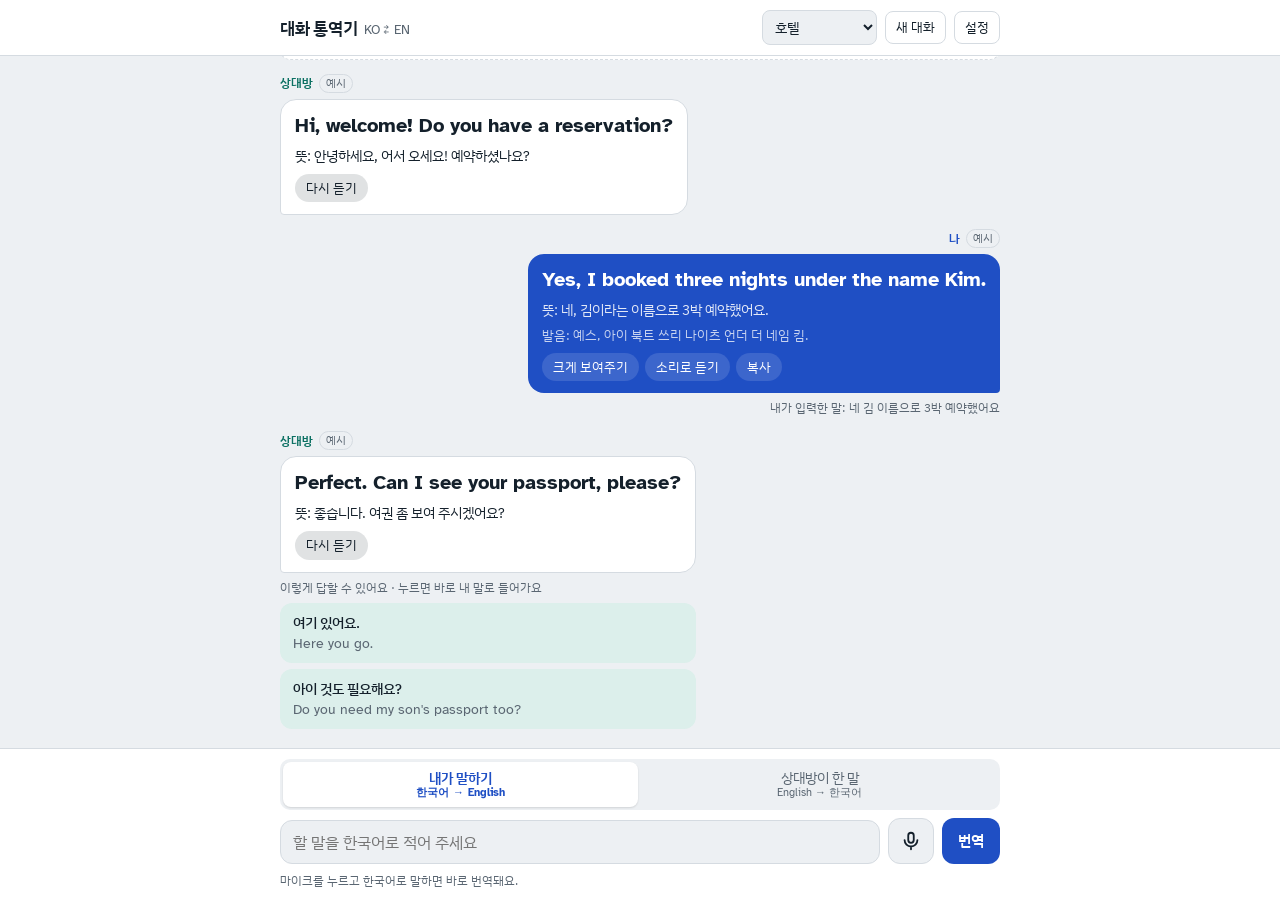
==== translate/index.html @ 18cace7c "대화 통역기: 홈 화면에 따로 설치하는 영어 통역 앱 (translate/) - 내가 한 말은 쉬운 영어 + 뜻 + 한글 발음, 상대가 한 말은 한국어 해석 + 답변 예시 - 최근" ====
<!doctype html>
<html lang="ko">
<head>
<meta charset="utf-8">
<meta name="viewport" content="width=device-width,initial-scale=1,viewport-fit=cover">
<title>대화 통역기</title>
<meta name="claude:viewport-fit-sides" content="cover">
<meta name="description" content="한국어로 말하면 쉬운 영어로, 상대의 영어는 한국어로. 대화 흐름에 맞춰 번역하는 여행용 통역 앱">
<meta name="apple-mobile-web-app-capable" content="yes">
<meta name="mobile-web-app-capable" content="yes">
<meta name="apple-mobile-web-app-title" content="통역기">
<meta name="apple-mobile-web-app-status-bar-style" content="default">
<meta name="theme-color" content="#FFFFFF" media="(prefers-color-scheme: light)">
<meta name="theme-color" content="#17202A" media="(prefers-color-scheme: dark)">
<link rel="apple-touch-icon" href="icon-180.png">
<link rel="icon" type="image/png" href="icon-192.png">
<link rel="manifest" href="manifest.webmanifest">
<link rel="preconnect" href="https://fonts.googleapis.com">
<link rel="preconnect" href="https://fonts.gstatic.com" crossorigin>
<link rel="stylesheet" href="https://fonts.googleapis.com/css2?family=Atkinson+Hyperlegible:wght@400;700&family=IBM+Plex+Sans+KR:wght@400;500;600&display=swap">
<style>
/* Layout: one-screen chat — header, scrolling transcript, composer pinned to the bottom.
   My lines sit right in cobalt, the other person's sit left with a teal label. */
:root{
  --bg:#EDF0F3; --surface:#FFFFFF; --ink:#14202B; --muted:#5A6672; --line:#D5DBE1;
  --me:#1F4FC4; --me-ink:#FFFFFF;
  --them:#0B7062; --them-soft:#DCEFEB;
  --warn:#A3441A; --warn-soft:#F8E6DC;
  --live:#C62F2F;
  --scrim:rgb(10 18 28 / .45);
  --f-en:"Atkinson Hyperlegible","Helvetica Neue",Arial,sans-serif;
  --f-ko:"IBM Plex Sans KR","Apple SD Gothic Neo","Malgun Gothic",sans-serif;
  color-scheme:light;
}
@media (prefers-color-scheme: dark){:root:not([data-theme="light"]){
  --bg:#0E141A; --surface:#17202A; --ink:#E6EBF0; --muted:#94A1AE; --line:#29343F;
  --me:#6B93F2; --me-ink:#0A1226;
  --them:#45BBA8; --them-soft:#14302C;
  --warn:#EE9466; --warn-soft:#3A2218;
  --live:#F06B6B;
  --scrim:rgb(0 0 0 / .6); color-scheme:dark;
}}
:root[data-theme="dark"]{
  --bg:#0E141A; --surface:#17202A; --ink:#E6EBF0; --muted:#94A1AE; --line:#29343F;
  --me:#6B93F2; --me-ink:#0A1226;
  --them:#45BBA8; --them-soft:#14302C;
  --warn:#EE9466; --warn-soft:#3A2218;
  --live:#F06B6B;
  --scrim:rgb(0 0 0 / .6); color-scheme:dark;
}
*,*::before,*::after{box-sizing:border-box}
[hidden]{display:none!important}
html,body{height:100%;margin:0}
body{background:var(--bg);color:var(--ink);font-family:var(--f-ko);font-size:15px;line-height:1.5;display:flex;flex-direction:column;overflow:hidden;-webkit-text-size-adjust:100%}
.wrap{padding-left:max(16px,env(safe-area-inset-left,0px));padding-right:max(16px,env(safe-area-inset-right,0px))}
.inner{max-width:720px;margin:0 auto;width:100%}
button,select,textarea,input{font:inherit;color:inherit}
button{cursor:pointer;-webkit-tap-highlight-color:transparent}
:focus-visible{outline:2px solid var(--me);outline-offset:2px}

/* header */
header{background:var(--surface);border-bottom:1px solid var(--line);padding-block:calc(10px + env(safe-area-inset-top,0px)) 10px}
header .inner{display:flex;align-items:center;gap:8px;flex-wrap:wrap}
h1{font-size:17px;font-weight:600;margin:0;margin-right:auto;letter-spacing:-.01em}
h1 small{font-family:var(--f-en);font-weight:400;color:var(--muted);font-size:13px;margin-left:6px}
@media (max-width:440px){h1 small{display:none}header select{max-width:118px}}
select{background:var(--bg);border:1px solid var(--line);border-radius:8px;padding:6px 8px;font-size:14px;color:var(--ink)}
.ghost{background:none;border:1px solid var(--line);border-radius:8px;padding:6px 10px;font-size:13px}
.ghost.arm{border-color:var(--warn);color:var(--warn);background:var(--warn-soft)}

/* transcript */
main{flex:1;min-height:0;overflow-y:auto;-webkit-overflow-scrolling:touch}
main .inner{display:flex;flex-direction:column;gap:14px;padding-block:16px 20px}
.note{font-size:13px;color:var(--muted);background:var(--surface);border:1px dashed var(--line);border-radius:10px;padding:10px 12px}
.note b{color:var(--ink);font-weight:600}
.note.key{border-style:solid;border-color:var(--me);color:var(--ink);display:flex;flex-direction:column;gap:8px;align-items:flex-start}
.empty{text-align:center;color:var(--muted);padding:40px 8px;font-size:14px;line-height:1.7}
.empty strong{display:block;color:var(--ink);font-size:16px;margin-bottom:6px}

.row{display:flex;flex-direction:column;gap:6px;max-width:88%}
.row.me{align-self:flex-end;align-items:flex-end}
.row.them{align-self:flex-start;align-items:flex-start}
.who{font-size:12px;color:var(--muted);display:flex;gap:6px;align-items:center}
.who .tag{font-weight:600}
.row.me .who .tag{color:var(--me)}
.row.them .who .tag{color:var(--them)}
.ex{font-size:11px;border:1px solid var(--line);border-radius:999px;padding:0 6px}

.bub{border-radius:16px;padding:12px 14px;display:flex;flex-direction:column;gap:6px;min-width:0;max-width:100%}
.row.me .bub{background:var(--me);color:var(--me-ink);border-bottom-right-radius:4px}
.row.them .bub{background:var(--surface);border:1px solid var(--line);border-bottom-left-radius:4px}
.en{font-family:var(--f-en);font-size:20px;line-height:1.35;font-weight:700;overflow-wrap:anywhere}
.ko{font-size:14px;overflow-wrap:anywhere}
.row.me .ko{opacity:.88}
.pron{font-size:12.5px;opacity:.75;overflow-wrap:anywhere}
.tip{font-size:12.5px;border-radius:8px;padding:6px 8px;background:color-mix(in srgb,currentColor 12%,transparent)}
.src{font-size:12px;color:var(--muted);overflow-wrap:anywhere;text-align:right}
.acts{display:flex;gap:6px;flex-wrap:wrap;margin-top:2px}
.act{border:0;border-radius:999px;padding:5px 11px;font-size:12.5px;background:color-mix(in srgb,currentColor 13%,transparent)}
.pending .en{opacity:.6;font-weight:400;font-size:15px;font-family:var(--f-ko)}
.dots::after{content:"";display:inline-block;width:1.2em;text-align:left;animation:dots 1.2s steps(4) infinite}
@keyframes dots{0%{content:""}25%{content:"."}50%{content:".."}75%{content:"..."}}

.replies{display:flex;flex-direction:column;gap:6px;width:100%}
.replies .lbl{font-size:12px;color:var(--muted)}
.reply{display:flex;flex-direction:column;align-items:flex-start;gap:1px;text-align:left;background:var(--them-soft);border:1px solid transparent;border-radius:12px;padding:8px 12px;max-width:100%}
.reply .rk{font-size:14px;font-weight:500}
.reply .re{font-family:var(--f-en);font-size:13.5px;color:var(--muted);overflow-wrap:anywhere}

/* composer */
footer{background:var(--surface);border-top:1px solid var(--line);padding-block:10px calc(10px + env(safe-area-inset-bottom,0px))}
footer .inner{display:flex;flex-direction:column;gap:8px}
.modes{display:grid;grid-template-columns:1fr 1fr;gap:4px;background:var(--bg);border-radius:10px;padding:3px}
.mode{border:0;background:none;border-radius:8px;padding:7px 6px;font-size:14px;color:var(--muted);display:flex;flex-direction:column;align-items:center;line-height:1.25}
.mode small{font-family:var(--f-en);font-size:11px}
.mode[aria-pressed="true"]{background:var(--surface);color:var(--ink);font-weight:600;box-shadow:0 1px 2px rgb(0 0 0 / .12)}
.mode[data-mode="me"][aria-pressed="true"]{color:var(--me)}
.mode[data-mode="them"][aria-pressed="true"]{color:var(--them)}
.status{font-size:13px;color:var(--warn);background:var(--warn-soft);border-radius:8px;padding:6px 10px}
.compose{display:flex;gap:8px;align-items:flex-end}
textarea{flex:1;min-width:0;resize:none;border:1px solid var(--line);border-radius:12px;background:var(--bg);padding:10px 12px;font-size:16px;line-height:1.4;max-height:30vh}
.mic{flex:none;width:46px;height:46px;border-radius:12px;border:1px solid var(--line);background:var(--bg);display:grid;place-items:center;color:var(--ink)}
.mic svg{width:22px;height:22px}
.mic.on{background:var(--live);border-color:var(--live);color:#fff;animation:pulse 1.2s ease-in-out infinite}
@keyframes pulse{50%{box-shadow:0 0 0 6px color-mix(in srgb,var(--live) 25%,transparent)}}
.send{border:0;border-radius:12px;padding:0 16px;height:46px;font-weight:600;background:var(--me);color:var(--me-ink);flex:none}
.send.them{background:var(--them);color:var(--surface)}
.send:disabled{opacity:.5;cursor:default}
.hint{font-size:12px;color:var(--muted)}
@media (prefers-reduced-motion:reduce){.dots::after{animation:none;content:"..."}.mic.on{animation:none}}

/* show-to-partner view */
.big{position:fixed;inset:0;z-index:20;background:var(--surface);display:flex;flex-direction:column;justify-content:center;gap:18px;
  padding:calc(24px + env(safe-area-inset-top,0px)) max(24px,env(safe-area-inset-right,0px)) calc(24px + env(safe-area-inset-bottom,0px)) max(24px,env(safe-area-inset-left,0px))}
.big .en{font-size:clamp(30px,8.5vw,64px);line-height:1.2;text-wrap:balance}
.big .ko{font-size:16px;color:var(--muted)}
.big .acts{gap:10px}
.big .act{font-size:15px;padding:10px 18px}

/* settings sheet */
.sheet{position:fixed;inset:0;z-index:30;background:var(--scrim);display:flex;align-items:flex-end;justify-content:center}
.panel{background:var(--surface);width:100%;max-width:560px;max-height:92%;overflow-y:auto;border-radius:18px 18px 0 0;
  padding:18px max(18px,env(safe-area-inset-right,0px)) calc(22px + env(safe-area-inset-bottom,0px)) max(18px,env(safe-area-inset-left,0px));display:flex;flex-direction:column;gap:20px}
.panel-head{display:flex;align-items:center;justify-content:space-between}
.panel h2{margin:0;font-size:18px}
.panel h3{margin:0 0 6px;font-size:15px}
.panel section{display:flex;flex-direction:column;gap:8px}
.small{font-size:13px;color:var(--muted);margin:0}
.keyrow{display:flex;gap:8px;flex-wrap:wrap}
.keyrow input{flex:1 1 200px;min-width:0;border:1px solid var(--line);border-radius:10px;background:var(--bg);padding:10px 12px;font-size:16px;font-family:var(--f-en)}
.primary{border:0;border-radius:10px;padding:10px 14px;background:var(--me);color:var(--me-ink);font-weight:600}
.primary:disabled{opacity:.5}
.link{background:none;border:0;padding:0;color:var(--me);font-size:13px;text-decoration:underline;align-self:flex-start}
.ok{color:var(--them)}
.bad{color:var(--warn)}
.models{display:flex;flex-direction:column;gap:6px}
.model{display:flex;gap:10px;align-items:flex-start;border:1px solid var(--line);border-radius:12px;padding:10px 12px;cursor:pointer}
.model:has(input:checked){border-color:var(--me);background:color-mix(in srgb,var(--me) 8%,transparent)}
.model input{margin-top:4px;accent-color:var(--me)}
.model b{display:block;font-size:14px}
.model span{font-size:12.5px;color:var(--muted)}
details{font-size:13px;color:var(--muted)}
details summary{cursor:pointer;color:var(--ink)}
details ol{margin:8px 0 0;padding-left:20px;display:flex;flex-direction:column;gap:4px}
.usage{font-size:14px;font-variant-numeric:tabular-nums}
</style>
</head>
<body>

<header class="wrap">
  <div class="inner">
    <h1>대화 통역기<small>KO ⇄ EN</small></h1>
    <select id="sit" aria-label="상황"></select>
    <button class="ghost" id="reset" type="button">새 대화</button>
    <button class="ghost" id="openSettings" type="button">설정</button>
  </div>
</header>

<main class="wrap" id="scroller">
  <div class="inner" id="log" aria-live="polite"></div>
</main>

<footer class="wrap">
  <div class="inner">
    <div class="modes" role="group" aria-label="누구의 말인가요">
      <button class="mode" type="button" data-mode="me" aria-pressed="true">내가 말하기<small>한국어 → English</small></button>
      <button class="mode" type="button" data-mode="them" aria-pressed="false">상대방이 한 말<small>English → 한국어</small></button>
    </div>
    <div class="status" id="status" hidden></div>
    <form class="compose" id="form">
      <textarea id="box" rows="1" enterkeyhint="send" autocomplete="off"></textarea>
      <button class="mic" id="mic" type="button" aria-label="말해서 입력" hidden>
        <svg viewBox="0 0 24 24" fill="none" stroke="currentColor" stroke-width="2" stroke-linecap="round" stroke-linejoin="round" aria-hidden="true"><rect x="9" y="3" width="6" height="11" rx="3"/><path d="M5 11a7 7 0 0 0 14 0M12 18v3"/></svg>
      </button>
      <button class="send" id="send" type="submit">번역</button>
    </form>
    <div class="hint" id="hint"></div>
  </div>
</footer>

<div class="big" id="big" hidden role="dialog" aria-modal="true" aria-label="상대에게 보여주기">
  <div class="en" id="bigEn"></div>
  <div class="ko" id="bigKo"></div>
  <div class="acts">
    <button class="act" type="button" id="bigSpeak">소리로 듣기</button>
    <button class="act" type="button" id="bigClose">닫기</button>
  </div>
</div>

<div class="sheet" id="sheet" hidden role="dialog" aria-modal="true" aria-labelledby="sheetTitle">
  <div class="panel">
    <div class="panel-head">
      <h2 id="sheetTitle">설정</h2>
      <button class="ghost" id="sheetClose" type="button">닫기</button>
    </div>

    <section>
      <h3>Claude API 키</h3>
      <p class="small">번역은 Anthropic의 Claude가 해요. 키는 이 기기에만 저장되고, 번역할 때 Anthropic 서버로만 보내져요.</p>
      <div class="keyrow">
        <input id="keyInput" type="password" autocomplete="off" autocapitalize="off" autocorrect="off" spellcheck="false" placeholder="sk-ant-로 시작하는 키" aria-label="API 키">
        <button class="primary" id="keySave" type="button">저장하고 확인</button>
      </div>
      <p class="small" id="keyState"></p>
      <button class="link" id="keyClear" type="button" hidden>이 기기에서 키 지우기</button>
      <details>
        <summary>키 받는 방법</summary>
        <ol>
          <li>console.anthropic.com 에 가입해요. 이 주소는 Claude 채팅 구독과 따로 운영되는 개발자용 사이트예요.</li>
          <li>Billing(결제) 메뉴에서 카드를 등록하고 크레딧을 충전해요. 최소 5달러예요.</li>
          <li>Limits(한도) 메뉴에서 월 사용 한도를 5달러 정도로 정해 두면 키가 새도 큰 돈이 나가지 않아요.</li>
          <li>API Keys 메뉴에서 Create Key를 누르고, 나온 키를 복사해 위 칸에 붙여 넣어요.</li>
          <li>가족 휴대폰에도 같은 키를 넣으면 같이 쓸 수 있어요. 요금은 한 계정으로 합쳐서 나가요.</li>
        </ol>
      </details>
    </section>

    <section>
      <h3>번역 모델</h3>
      <div class="models" id="models"></div>
      <p class="small">금액은 번역 1번당 대략적인 값이에요. 대화가 길어지면 조금 늘어나요.</p>
    </section>

    <section>
      <h3>이 기기 사용량</h3>
      <div class="usage" id="usage"></div>
      <button class="link" id="usageReset" type="button">0으로 되돌리기</button>
    </section>
  </div>
</div>

<script>
const KEY = 'talk-interpreter-v1';
const SETTINGS_KEY = 'talk-interpreter-settings-v1';
const USAGE_KEY = 'talk-interpreter-usage-v1';
const API_URL = 'https://api.anthropic.com/v1/messages';
const KRW_PER_USD = 1400; // 사용 금액을 원화로 대충 보여 줄 때만 써요
const MODELS = [
  {id:'claude-haiku-5-5',  name:'빠르게 (Haiku 5.5)',      note:'1~2초. 번역 1번에 약 1원 미만. 대화할 때 추천', rate:[0.10, 0.50]},
  {id:'claude-sonnet-5-5', name:'자연스럽게 (Sonnet 5.5)', note:'몇 초 더 걸려요. 번역 1번에 약 10원',          rate:[2, 10]},
  {id:'claude-opus-5-5',   name:'최고 품질 (Opus 5.5)',    note:'가장 느려요. 번역 1번에 약 20원',              rate:[4, 20]},
];
const SITUATIONS = ['일반 대화','공항·입국심사','호텔','식당·카페','쇼핑','길 묻기','교통·택시','병원·약국','업무·미팅'];
const EXAMPLE = [
  {who:'them', example:true, en:'Hi, welcome! Do you have a reservation?', ko:'안녕하세요, 어서 오세요! 예약하셨나요?',
   replies:[
     {ko:'네, 예약했어요.', en:'Yes, I have a reservation.', pron:'예스, 아이 해브 어 레저베이션.'},
     {ko:'아니요, 오늘 빈 방 있어요?', en:'No. Do you have a room for tonight?', pron:'노. 두 유 해브 어 룸 포 투나잇?'}
   ]},
  {who:'me', example:true, src:'네 김 이름으로 3박 예약했어요', en:'Yes, I booked three nights under the name Kim.', ko:'네, 김이라는 이름으로 3박 예약했어요.', pron:'예스, 아이 북트 쓰리 나이츠 언더 더 네임 킴.', tip:''},
  {who:'them', example:true, en:'Perfect. Can I see your passport, please?', ko:'좋습니다. 여권 좀 보여 주시겠어요?',
   replies:[
     {ko:'여기 있어요.', en:'Here you go.', pron:'히어 유 고.'},
     {ko:'아이 것도 필요해요?', en:'Do you need my son\'s passport too?', pron:'두 유 니드 마이 썬즈 패스포트 투?'}
   ]}
];

const $ = id => document.getElementById(id);
const log = $('log'), box = $('box'), form = $('form'), sendBtn = $('send'), statusEl = $('status'), micBtn = $('mic');

function read(k){ try { return JSON.parse(localStorage.getItem(k)); } catch { return null; } }
function write(k, v){ try { localStorage.setItem(k, JSON.stringify(v)); } catch {} }

let state = read(KEY);
if (!state || !Array.isArray(state.items)) state = {situation:'호텔', mode:'me', items: EXAMPLE.map(i => ({...i}))};
let settings = Object.assign({key:'', model:MODELS[0].id}, read(SETTINGS_KEY) || {});
if (!MODELS.some(m => m.id === settings.model)) settings.model = MODELS[0].id;
let usage = Object.assign({n:0, usd:0}, read(USAGE_KEY) || {});
let busy = false, pending = null;

const save = () => write(KEY, state);
const saveSettings = () => write(SETTINGS_KEY, settings);

/* ---------- rendering ---------- */
function el(tag, cls, text){ const e = document.createElement(tag); if (cls) e.className = cls; if (text != null) e.textContent = text; return e; }
function act(label, action, idx){ const b = el('button','act',label); b.type='button'; b.dataset.act=action; b.dataset.idx=idx; return b; }
const canSpeak = 'speechSynthesis' in window;

function render(){
  log.textContent = '';
  if (!settings.key) {
    const n = el('div','note key');
    n.append(el('b',null,'번역하려면 Claude API 키가 필요해요.'),
      '설정에서 키를 한 번 넣어 두면 이 기기에서 계속 쓸 수 있어요.');
    const b = el('button','primary','설정 열기'); b.type='button'; b.onclick = openSettings;
    n.append(b);
    log.append(n);
  }
  if (state.items.some(i => i.example)) {
    const n = el('div','note');
    n.append(el('b',null,'예시 대화예요. '), '호텔 체크인 상황을 보여 주는 샘플이고, 처음 번역을 보내면 자동으로 지워져요.');
    log.append(n);
  }
  if (!state.items.length && !pending) {
    const e = el('div','empty');
    e.append(el('strong',null,'대화를 시작해 보세요'),
      '내가 먼저 말할 땐 ‘내가 말하기’에 한국어로 적고,', el('br'),
      '상대가 먼저 말했다면 ‘상대방이 한 말’에 그 말을 넣어 주세요.', el('br'),
      '마이크 버튼을 누르고 말해도 돼요.');
    log.append(e);
  }
  state.items.forEach((it, idx) => log.append(it.who === 'me' ? meRow(it, idx) : themRow(it, idx)));
  if (pending) log.append(pendingRow(pending));
}

function meRow(it, idx){
  const row = el('div','row me'), who = el('div','who');
  who.append(el('span','tag','나'));
  if (it.example) who.append(el('span','ex','예시'));
  const b = el('div','bub');
  b.append(el('div','en',it.en), el('div','ko','뜻: ' + it.ko));
  if (it.pron) b.append(el('div','pron','발음: ' + it.pron));
  if (it.tip) b.append(el('div','tip',it.tip));
  const a = el('div','acts');
  a.append(act('크게 보여주기','big',idx));
  if (canSpeak) a.append(act('소리로 듣기','speak',idx));
  a.append(act('복사','copy',idx));
  b.append(a);
  row.append(who, b);
  if (it.src && it.src !== it.ko) row.append(el('div','src','내가 입력한 말: ' + it.src));
  return row;
}

function themRow(it, idx){
  const row = el('div','row them'), who = el('div','who');
  who.append(el('span','tag','상대방'));
  if (it.example) who.append(el('span','ex','예시'));
  const b = el('div','bub');
  b.append(el('div','en',it.en), el('div','ko','뜻: ' + it.ko));
  if (canSpeak) { const a = el('div','acts'); a.append(act('다시 듣기','speak',idx)); b.append(a); }
  row.append(who, b);
  if (Array.isArray(it.replies) && it.replies.length && idx === state.items.length - 1) {
    const r = el('div','replies');
    r.append(el('div','lbl','이렇게 답할 수 있어요 · 누르면 바로 내 말로 들어가요'));
    it.replies.forEach((rp, ri) => {
      const btn = el('button','reply'); btn.type='button'; btn.dataset.act='reply'; btn.dataset.idx=idx; btn.dataset.ri=ri;
      btn.append(el('span','rk',rp.ko), el('span','re',rp.en));
      r.append(btn);
    });
    row.append(r);
  }
  return row;
}

function pendingRow(p){
  const row = el('div','row ' + p.who + ' pending'), who = el('div','who');
  who.append(el('span','tag', p.who === 'me' ? '나' : '상대방'));
  const b = el('div','bub');
  b.append(el('div','en',p.text));
  const s = el('div','ko'); s.append(el('span','dots','번역 중'));
  b.append(s);
  row.append(who, b);
  return row;
}

function scrollDown(){ const m = $('scroller'); m.scrollTop = m.scrollHeight; }

/* ---------- mode & situation ---------- */
function setMode(m){
  if (rec) rec.stop();
  state.mode = m;
  document.querySelectorAll('.mode').forEach(b => b.setAttribute('aria-pressed', String(b.dataset.mode === m)));
  sendBtn.classList.toggle('them', m === 'them');
  box.placeholder = m === 'me' ? '할 말을 한국어로 적어 주세요' : '상대가 한 말을 적어 주세요';
  $('hint').textContent = SR
    ? (m === 'me' ? '마이크를 누르고 한국어로 말하면 바로 번역돼요.' : '마이크를 누르고 상대에게 영어로 말해 달라고 하세요.')
    : (m === 'me' ? '말로 입력: 키보드의 마이크 버튼을 누르고 말하세요.' : '말로 입력: 키보드를 English로 바꾸고 마이크 버튼을 누르세요.');
  save();
}
const sitSel = $('sit');
SITUATIONS.forEach(s => sitSel.append(new Option(s, s)));
if (!SITUATIONS.includes(state.situation)) state.situation = '일반 대화';
sitSel.value = state.situation;
sitSel.onchange = () => { state.situation = sitSel.value; save(); };
document.querySelectorAll('.mode').forEach(b => b.onclick = () => setMode(b.dataset.mode));

/* ---------- Claude ---------- */
const SYSTEM = `You are a live interpreter on a Korean traveler's phone, helping them talk face to face with an English speaker.
English you write is natural, short and easy to say aloud: everyday words, polite but not stiff.
Use the conversation so far for context: respond to what was just said, and keep names, numbers and references consistent.
Keep the speaker's meaning and never add facts.
Korean you write is natural everyday Korean. Pronunciation guides are Hangul spellings of how a Korean speaker would say the English aloud.`;

const SCHEMA_ME = {
  type:'object', additionalProperties:false, required:['en','ko','pron','tip'],
  properties:{en:{type:'string'}, ko:{type:'string'}, pron:{type:'string'}, tip:{type:'string'}}
};
const SCHEMA_THEM = {
  type:'object', additionalProperties:false, required:['en','ko','replies'],
  properties:{
    en:{type:'string'}, ko:{type:'string'},
    replies:{type:'array', items:{type:'object', additionalProperties:false, required:['ko','en','pron'],
      properties:{ko:{type:'string'}, en:{type:'string'}, pron:{type:'string'}}}}
  }
};

function history(){
  const lines = state.items.filter(i => !i.example).slice(-12).map(i => i.who === 'me'
    ? `Korean speaker: ${i.en}`
    : `English speaker: ${i.en}`);
  return lines.length ? lines.join('\n') : '(no conversation yet)';
}
function promptMe(text){
  return `Situation: ${state.situation}
Conversation so far, oldest first:
${history()}

The Korean speaker wants to say this next:
"""${text}"""

- en: what they want to say, in natural spoken English (if the input is already English, just make it natural)
- ko: the Korean meaning of your English sentence, so they can check it
- pron: Hangul pronunciation guide for en
- tip: one short Korean note only if the input was ambiguous or there is something important to know when saying it (for example tipping or politeness); otherwise an empty string`;
}
function promptThem(text){
  return `Situation: ${state.situation}
Conversation so far, oldest first:
${history()}

The English speaker just said this. It was typed or dictated, so it may have typos or no punctuation. It may also be the Korean speaker's rough Korean summary of what was said.
"""${text}"""

- en: their sentence in clean English (fix dictation errors only; if the input is Korean, give the English they most likely said)
- ko: natural Korean translation that uses the conversation context
- replies: 2 or 3 short replies the Korean speaker would most likely want to say next, each with ko, en (simple spoken English) and pron (Hangul pronunciation guide of en)`;
}

class ApiError extends Error { constructor(msg){ super(msg); } }

async function askClaude(userText, schema, opts = {}){
  const model = opts.model || settings.model;
  const ctl = new AbortController();
  const timer = setTimeout(() => ctl.abort(), 45000);
  let res;
  try {
    res = await fetch(API_URL, {
      method:'POST', signal:ctl.signal,
      headers:{
        'content-type':'application/json',
        'x-api-key': opts.key || settings.key,
        'anthropic-version':'2026-10-21',
        'anthropic-dangerous-direct-browser-access':'true',
      },
      body: JSON.stringify({
        model, max_tokens: 4000,
        system: SYSTEM,
        output_config: schema ? {effort:'low', format:{type:'json_schema', schema}} : {effort:'low'},
        messages:[{role:'user', content:userText}],
      }),
    });
  } catch (e) {
    throw new ApiError(e && e.name === 'AbortError' ? '응답이 너무 늦어요. 다시 보내 주세요.' : '인터넷에 연결되지 않았어요. 연결을 확인해 주세요.');
  } finally { clearTimeout(timer); }

  let data = null;
  try { data = await res.json(); } catch {}
  if (!res.ok) {
    const msg = (data && data.error && data.error.message) || '';
    if (res.status === 401) throw new ApiError('API 키가 맞지 않아요. 설정에서 키를 다시 넣어 주세요.');
    if (res.status === 403) throw new ApiError('이 키로는 이 모델을 쓸 수 없어요. 설정에서 다른 모델을 골라 보세요.');
    if (res.status === 404) throw new ApiError('모델을 찾을 수 없어요. 설정에서 다른 모델을 골라 보세요.');
    if (res.status === 429) throw new ApiError('요청이 너무 많거나 한도에 닿았어요. 조금 뒤에 다시 보내 주세요.');
    if (res.status >= 500) throw new ApiError('Claude 서버가 바빠요. 잠시 뒤 다시 보내 주세요.');
    if (/credit/i.test(msg)) throw new ApiError('크레딧이 부족해요. console.anthropic.com에서 충전해 주세요.');
    throw new ApiError('요청이 거절됐어요. (' + (msg || res.status) + ')');
  }

  const u = data.usage || {};
  const rate = (MODELS.find(m => m.id === model) || MODELS[0]).rate;
  usage.n += 1;
  usage.usd += ((u.input_tokens || 0) * rate[0] + (u.output_tokens || 0) * rate[1]) / 1e6;
  write(USAGE_KEY, usage);

  if (data.stop_reason === 'refusal') throw new ApiError('이 문장은 번역하지 못했어요. 표현을 바꿔서 다시 보내 주세요.');
  if (data.stop_reason === 'max_tokens') throw new ApiError('답이 중간에 끊겼어요. 한 번 더 보내 주세요.');
  const text = (data.content || []).filter(b => b.type === 'text').map(b => b.text).join('');
  if (!schema) return text;
  try { return JSON.parse(text); } catch { throw new ApiError('번역을 받지 못했어요. 한 번 더 보내 주세요.'); }
}

/* ---------- sending ---------- */
function showStatus(msg){ statusEl.textContent = msg || ''; statusEl.hidden = !msg; }
const str = v => (typeof v === 'string' ? v.trim() : '');

async function send(text){
  if (busy || !text) return;
  if (!settings.key) { showStatus('먼저 설정에서 Claude API 키를 넣어 주세요.'); openSettings(); return; }
  const who = state.mode;
  if (state.items.some(i => i.example)) state.items = state.items.filter(i => !i.example);
  busy = true; sendBtn.disabled = true; showStatus('');
  pending = {who, text}; box.value = ''; autosize();
  render(); scrollDown();
  try {
    if (who === 'me') {
      const r = await askClaude(promptMe(text), SCHEMA_ME);
      if (!str(r.en) || !str(r.ko)) throw new ApiError('번역을 받지 못했어요. 한 번 더 보내 주세요.');
      state.items.push({who:'me', src:text, en:str(r.en), ko:str(r.ko), pron:str(r.pron), tip:str(r.tip)});
    } else {
      const r = await askClaude(promptThem(text), SCHEMA_THEM);
      if (!str(r.en) || !str(r.ko)) throw new ApiError('번역을 받지 못했어요. 한 번 더 보내 주세요.');
      const replies = (Array.isArray(r.replies) ? r.replies : [])
        .map(x => ({ko:str(x && x.ko), en:str(x && x.en), pron:str(x && x.pron)}))
        .filter(x => x.ko && x.en).slice(0, 3);
      state.items.push({who:'them', src:text, en:str(r.en), ko:str(r.ko), replies});
      setMode('me');
    }
    save();
  } catch (e) {
    box.value = text; autosize();
    showStatus(e instanceof ApiError ? e.message : '번역을 받지 못했어요. 한 번 더 보내 주세요.');
  } finally {
    busy = false; pending = null; sendBtn.disabled = false;
    render(); scrollDown();
  }
}

form.addEventListener('submit', e => { e.preventDefault(); send(box.value.trim()); });
box.addEventListener('keydown', e => {
  if (e.key === 'Enter' && !e.shiftKey && !e.isComposing && e.keyCode !== 229 && matchMedia('(hover:hover)').matches) {
    e.preventDefault(); send(box.value.trim());
  }
});
function autosize(){ box.style.height = 'auto'; box.style.height = Math.min(box.scrollHeight + 2, innerHeight * .3) + 'px'; }
box.addEventListener('input', autosize);

/* ---------- microphone (Safari 받아쓰기) ---------- */
const SR = window.SpeechRecognition || window.webkitSpeechRecognition;
let rec = null, heard = '';
micBtn.hidden = !SR;
function setMicUI(on){ micBtn.classList.toggle('on', on); micBtn.setAttribute('aria-label', on ? '듣기 멈추기' : '말해서 입력'); }
micBtn.onclick = () => {
  if (rec) { rec.stop(); return; }
  if (busy) return;
  try { rec = new SR(); } catch { rec = null; showStatus('이 기기에서는 마이크 입력을 쓸 수 없어요. 키보드의 마이크 버튼을 써 주세요.'); return; }
  rec.lang = state.mode === 'me' ? 'ko-KR' : 'en-US';
  rec.interimResults = true; rec.continuous = false; rec.maxAlternatives = 1;
  heard = '';
  rec.onresult = e => { let t = ''; for (const r of e.results) t += r[0].transcript; heard = t; box.value = t; autosize(); };
  rec.onerror = e => {
    heard = '';
    if (e.error === 'not-allowed' || e.error === 'service-not-allowed')
      showStatus('마이크나 음성 인식 권한이 꺼져 있어요. 아이폰 설정에서 허용하거나, 키보드의 마이크 버튼을 써 주세요.');
    else if (e.error === 'no-speech') showStatus('말소리를 듣지 못했어요. 다시 눌러 말해 주세요.');
    else if (e.error !== 'aborted') showStatus('음성 인식이 멈췄어요. 다시 눌러 주세요.');
  };
  rec.onend = () => { rec = null; setMicUI(false); const t = heard.trim(); heard = ''; if (t) send(t); };
  try { rec.start(); setMicUI(true); showStatus(''); }
  catch { rec = null; showStatus('음성 인식을 시작하지 못했어요. 다시 눌러 주세요.'); }
};

/* ---------- card actions ---------- */
function speak(t){
  try {
    speechSynthesis.cancel();
    const u = new SpeechSynthesisUtterance(t);
    u.lang = 'en-US'; u.rate = 0.9;
    const v = speechSynthesis.getVoices().find(v => v.lang === 'en-US');
    if (v) u.voice = v;
    speechSynthesis.speak(u);
  } catch {}
}
let bigText = '';
function openBig(it){
  bigText = it.en; $('bigEn').textContent = it.en; $('bigKo').textContent = it.ko;
  $('bigSpeak').hidden = !canSpeak;
  $('big').hidden = false; $('bigClose').focus();
}
$('bigClose').onclick = () => { $('big').hidden = true; };
$('bigSpeak').onclick = () => speak(bigText);
document.addEventListener('keydown', e => { if (e.key === 'Escape') { $('big').hidden = true; $('sheet').hidden = true; } });

log.addEventListener('click', e => {
  const b = e.target.closest('[data-act]'); if (!b) return;
  const it = state.items[+b.dataset.idx]; if (!it) return;
  const a = b.dataset.act;
  if (a === 'big') openBig(it);
  else if (a === 'speak') speak(it.en);
  else if (a === 'copy') {
    const done = () => { b.textContent = '복사됨'; setTimeout(() => b.textContent = '복사', 1400); };
    try { navigator.clipboard.writeText(it.en).then(done, () => { b.textContent = '길게 눌러 복사'; }); }
    catch { b.textContent = '길게 눌러 복사'; }
  }
  else if (a === 'reply') {
    const rp = it.replies[+b.dataset.ri]; if (!rp) return;
    if (it.example) state.items = state.items.filter(i => !i.example);
    state.items.push({who:'me', src:rp.ko, en:rp.en, ko:rp.ko, pron:rp.pron, tip:''});
    setMode('me'); save(); render(); scrollDown();
  }
});

/* ---------- new conversation (two taps) ---------- */
const resetBtn = $('reset'); let armTimer = null;
resetBtn.onclick = () => {
  if (!resetBtn.classList.contains('arm')) {
    resetBtn.classList.add('arm'); resetBtn.textContent = '한 번 더 누르면 지워요';
    armTimer = setTimeout(() => { resetBtn.classList.remove('arm'); resetBtn.textContent = '새 대화'; }, 3000);
    return;
  }
  clearTimeout(armTimer); resetBtn.classList.remove('arm'); resetBtn.textContent = '새 대화';
  state.items = []; showStatus(''); setMode('me'); save(); render();
};

/* ---------- settings ---------- */
const keyInput = $('keyInput'), keyState = $('keyState'), keySave = $('keySave');
function maskKey(k){ return k ? k.slice(0, 7) + '…' + k.slice(-4) : ''; }
function renderSettings(){
  keyInput.value = '';
  keyState.className = 'small';
  keyState.textContent = settings.key ? '저장된 키: ' + maskKey(settings.key) : '아직 키가 없어요.';
  $('keyClear').hidden = !settings.key;
  const list = $('models'); list.textContent = '';
  MODELS.forEach(m => {
    const l = el('label','model'), r = document.createElement('input');
    r.type = 'radio'; r.name = 'model'; r.value = m.id; r.checked = m.id === settings.model;
    r.onchange = () => { settings.model = m.id; saveSettings(); };
    const t = el('div'); t.append(el('b',null,m.name), el('span',null,m.note));
    l.append(r, t); list.append(l);
  });
  const won = Math.round(usage.usd * KRW_PER_USD);
  $('usage').textContent = `번역 ${usage.n.toLocaleString('ko-KR')}번 · 약 $${usage.usd.toFixed(3)} (약 ${won.toLocaleString('ko-KR')}원)`;
}
function openSettings(){ renderSettings(); $('sheet').hidden = false; }
$('openSettings').onclick = openSettings;
$('sheetClose').onclick = () => { $('sheet').hidden = true; render(); };
$('sheet').addEventListener('click', e => { if (e.target === $('sheet')) { $('sheet').hidden = true; render(); } });
keySave.onclick = async () => {
  const k = keyInput.value.trim();
  if (!k) { keyState.className = 'small bad'; keyState.textContent = '키를 붙여 넣어 주세요.'; return; }
  if (!k.startsWith('sk-ant-')) { keyState.className = 'small bad'; keyState.textContent = 'Claude API 키는 sk-ant- 로 시작해요. 다시 확인해 주세요.'; return; }
  keySave.disabled = true; keyState.className = 'small'; keyState.textContent = '키를 확인하고 있어요…';
  try {
    await askClaude('Reply with only the word OK.', null, {key:k});
    settings.key = k; saveSettings();
    renderSettings();
    keyState.className = 'small ok'; keyState.textContent = '확인됐어요. 저장된 키: ' + maskKey(k);
    showStatus('');
  } catch (e) {
    keyState.className = 'small bad';
    keyState.textContent = e instanceof ApiError ? e.message : '키를 확인하지 못했어요.';
  } finally { keySave.disabled = false; }
};
$('keyClear').onclick = () => { settings.key = ''; saveSettings(); renderSettings(); };
$('usageReset').onclick = () => { usage = {n:0, usd:0}; write(USAGE_KEY, usage); renderSettings(); };

/* ---------- boot ---------- */
setMode(state.mode === 'them' ? 'them' : 'me');
render(); scrollDown();
if ('serviceWorker' in navigator && location.protocol === 'https:') {
  navigator.serviceWorker.register('sw.js', {scope:'./'}).catch(() => {});
}
</script>
</body>
</html>
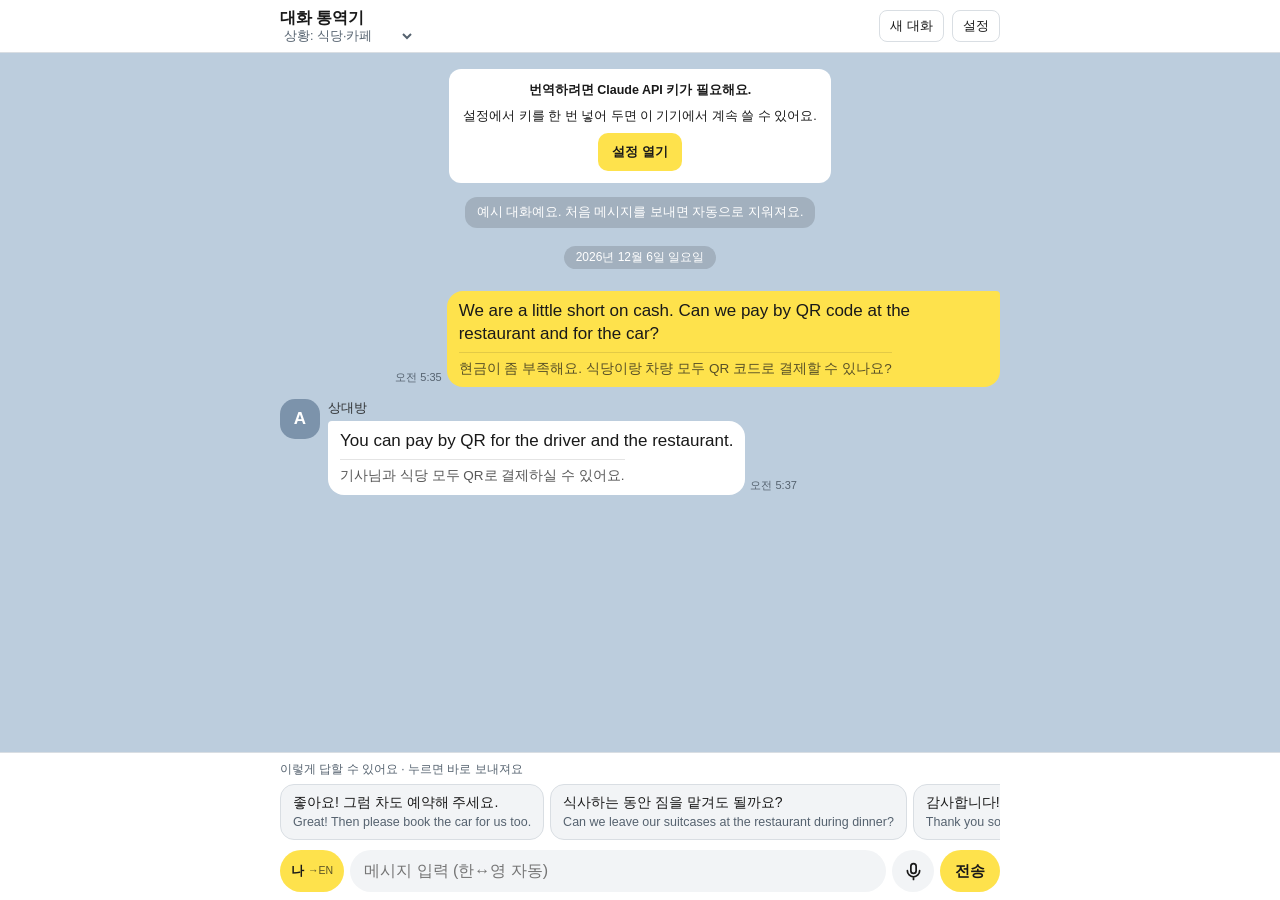
==== commit e303dd80: "대화 통역기: 메신저형 대화 화면으로 바꿈 - 내 말은 오른쪽 노란 말풍선, 상대 말은 왼쪽(아바타·이름·시간), 날짜 구분선 - 말풍선마다 영어 위, 한국어 뜻 아래 - 한글이면" ====
--- a/translate/index.html
+++ b/translate/index.html
@@ -3,176 +3,182 @@
 <head>
 <meta charset="utf-8">
 <meta name="viewport" content="width=device-width,initial-scale=1,viewport-fit=cover">
+<!--APP-HEAD-->
 <title>대화 통역기</title>
 <meta name="claude:viewport-fit-sides" content="cover">
-<meta name="description" content="한국어로 말하면 쉬운 영어로, 상대의 영어는 한국어로. 대화 흐름에 맞춰 번역하는 여행용 통역 앱">
-<meta name="apple-mobile-web-app-capable" content="yes">
-<meta name="mobile-web-app-capable" content="yes">
-<meta name="apple-mobile-web-app-title" content="통역기">
-<meta name="apple-mobile-web-app-status-bar-style" content="default">
-<meta name="theme-color" content="#FFFFFF" media="(prefers-color-scheme: light)">
-<meta name="theme-color" content="#17202A" media="(prefers-color-scheme: dark)">
-<link rel="apple-touch-icon" href="icon-180.png">
-<link rel="icon" type="image/png" href="icon-192.png">
-<link rel="manifest" href="manifest.webmanifest">
-<link rel="preconnect" href="https://fonts.googleapis.com">
-<link rel="preconnect" href="https://fonts.gstatic.com" crossorigin>
-<link rel="stylesheet" href="https://fonts.googleapis.com/css2?family=Atkinson+Hyperlegible:wght@400;700&family=IBM+Plex+Sans+KR:wght@400;500;600&display=swap">
 <style>
-/* Layout: one-screen chat — header, scrolling transcript, composer pinned to the bottom.
-   My lines sit right in cobalt, the other person's sit left with a teal label. */
+/* Layout: messenger-style chat — the other person on the left under a round avatar, me on the right in yellow.
+   Every bubble holds the English line on top and its Korean meaning under a hairline. */
 :root{
-  --bg:#EDF0F3; --surface:#FFFFFF; --ink:#14202B; --muted:#5A6672; --line:#D5DBE1;
-  --me:#1F4FC4; --me-ink:#FFFFFF;
-  --them:#0B7062; --them-soft:#DCEFEB;
-  --warn:#A3441A; --warn-soft:#F8E6DC;
-  --live:#C62F2F;
-  --scrim:rgb(10 18 28 / .45);
-  --f-en:"Atkinson Hyperlegible","Helvetica Neue",Arial,sans-serif;
-  --f-ko:"IBM Plex Sans KR","Apple SD Gothic Neo","Malgun Gothic",sans-serif;
+  --wall:#BCCDDD; --bar:#FFFFFF; --ink:#191919; --muted:#55626F; --line:#D9DEE3; --field:#F2F4F6;
+  --mine:#FEE24C; --mine-ink:#191919;
+  --theirs:#FFFFFF; --theirs-ink:#191919;
+  --avatar:#7C93AB; --avatar-ink:#FFFFFF;
+  --pill:rgb(0 0 0 / .14); --pill-ink:#FFFFFF;
+  --warn:#A3441A; --warn-soft:#F8E6DC; --ok:#0B7062;
+  --live:#D93636; --scrim:rgb(10 18 28 / .45); --focus:#1F4FC4;
+  --sat:env(safe-area-inset-top,0px); --sab:env(safe-area-inset-bottom,0px);
+  /* system faces, so the chat reads like the phone's own messenger */
+  --f-en:-apple-system,BlinkMacSystemFont,"SF Pro Text","Segoe UI",Roboto,"Helvetica Neue",Arial,sans-serif;
+  --f-ko:-apple-system,BlinkMacSystemFont,"Apple SD Gothic Neo","Malgun Gothic","Noto Sans KR",sans-serif;
   color-scheme:light;
 }
 @media (prefers-color-scheme: dark){:root:not([data-theme="light"]){
-  --bg:#0E141A; --surface:#17202A; --ink:#E6EBF0; --muted:#94A1AE; --line:#29343F;
-  --me:#6B93F2; --me-ink:#0A1226;
-  --them:#45BBA8; --them-soft:#14302C;
-  --warn:#EE9466; --warn-soft:#3A2218;
-  --live:#F06B6B;
-  --scrim:rgb(0 0 0 / .6); color-scheme:dark;
+  --wall:#0D0D0F; --bar:#1A1A1D; --ink:#ECECEE; --muted:#9A9AA2; --line:#2C2C31; --field:#26262B;
+  --mine:#F5D83D; --mine-ink:#141414;
+  --theirs:#2A2A2F; --theirs-ink:#ECECEE;
+  --avatar:#3E4A57; --avatar-ink:#E6EBF0;
+  --pill:rgb(255 255 255 / .1); --pill-ink:#C9C9CF;
+  --warn:#EE9466; --warn-soft:#3A2218; --ok:#45BBA8;
+  --live:#F06B6B; --scrim:rgb(0 0 0 / .6); --focus:#8FB0FF; color-scheme:dark;
 }}
 :root[data-theme="dark"]{
-  --bg:#0E141A; --surface:#17202A; --ink:#E6EBF0; --muted:#94A1AE; --line:#29343F;
-  --me:#6B93F2; --me-ink:#0A1226;
-  --them:#45BBA8; --them-soft:#14302C;
-  --warn:#EE9466; --warn-soft:#3A2218;
-  --live:#F06B6B;
-  --scrim:rgb(0 0 0 / .6); color-scheme:dark;
+  --wall:#0D0D0F; --bar:#1A1A1D; --ink:#ECECEE; --muted:#9A9AA2; --line:#2C2C31; --field:#26262B;
+  --mine:#F5D83D; --mine-ink:#141414;
+  --theirs:#2A2A2F; --theirs-ink:#ECECEE;
+  --avatar:#3E4A57; --avatar-ink:#E6EBF0;
+  --pill:rgb(255 255 255 / .1); --pill-ink:#C9C9CF;
+  --warn:#EE9466; --warn-soft:#3A2218; --ok:#45BBA8;
+  --live:#F06B6B; --scrim:rgb(0 0 0 / .6); --focus:#8FB0FF; color-scheme:dark;
 }
 *,*::before,*::after{box-sizing:border-box}
 [hidden]{display:none!important}
 html,body{height:100%;margin:0}
-body{background:var(--bg);color:var(--ink);font-family:var(--f-ko);font-size:15px;line-height:1.5;display:flex;flex-direction:column;overflow:hidden;-webkit-text-size-adjust:100%}
-.wrap{padding-left:max(16px,env(safe-area-inset-left,0px));padding-right:max(16px,env(safe-area-inset-right,0px))}
+body{background:var(--wall);color:var(--ink);font-family:var(--f-ko);font-size:15px;line-height:1.45;display:flex;flex-direction:column;overflow:hidden;-webkit-text-size-adjust:100%}
+.wrap{padding-left:max(12px,env(safe-area-inset-left,0px));padding-right:max(12px,env(safe-area-inset-right,0px))}
 .inner{max-width:720px;margin:0 auto;width:100%}
 button,select,textarea,input{font:inherit;color:inherit}
 button{cursor:pointer;-webkit-tap-highlight-color:transparent}
-:focus-visible{outline:2px solid var(--me);outline-offset:2px}
+:focus-visible{outline:2px solid var(--focus);outline-offset:2px}
 
 /* header */
-header{background:var(--surface);border-bottom:1px solid var(--line);padding-block:calc(10px + env(safe-area-inset-top,0px)) 10px}
-header .inner{display:flex;align-items:center;gap:8px;flex-wrap:wrap}
-h1{font-size:17px;font-weight:600;margin:0;margin-right:auto;letter-spacing:-.01em}
-h1 small{font-family:var(--f-en);font-weight:400;color:var(--muted);font-size:13px;margin-left:6px}
-@media (max-width:440px){h1 small{display:none}header select{max-width:118px}}
-select{background:var(--bg);border:1px solid var(--line);border-radius:8px;padding:6px 8px;font-size:14px;color:var(--ink)}
-.ghost{background:none;border:1px solid var(--line);border-radius:8px;padding:6px 10px;font-size:13px}
+header{background:var(--bar);border-bottom:1px solid var(--line);padding-block:calc(8px + var(--sat)) 8px}
+header .inner{display:flex;align-items:center;gap:8px}
+.title{margin-right:auto;min-width:0;display:flex;flex-direction:column;line-height:1.25}
+.title b{font-size:16px;font-weight:600}
+.title select{border:0;background:none;padding:0;font-size:12.5px;color:var(--muted);max-width:150px}
+.ghost{background:none;border:1px solid var(--line);border-radius:8px;padding:6px 10px;font-size:13px;white-space:nowrap}
 .ghost.arm{border-color:var(--warn);color:var(--warn);background:var(--warn-soft)}
 
-/* transcript */
+/* chat wall */
 main{flex:1;min-height:0;overflow-y:auto;-webkit-overflow-scrolling:touch}
-main .inner{display:flex;flex-direction:column;gap:14px;padding-block:16px 20px}
-.note{font-size:13px;color:var(--muted);background:var(--surface);border:1px dashed var(--line);border-radius:10px;padding:10px 12px}
-.note b{color:var(--ink);font-weight:600}
-.note.key{border-style:solid;border-color:var(--me);color:var(--ink);display:flex;flex-direction:column;gap:8px;align-items:flex-start}
-.empty{text-align:center;color:var(--muted);padding:40px 8px;font-size:14px;line-height:1.7}
-.empty strong{display:block;color:var(--ink);font-size:16px;margin-bottom:6px}
-
-.row{display:flex;flex-direction:column;gap:6px;max-width:88%}
-.row.me{align-self:flex-end;align-items:flex-end}
-.row.them{align-self:flex-start;align-items:flex-start}
-.who{font-size:12px;color:var(--muted);display:flex;gap:6px;align-items:center}
-.who .tag{font-weight:600}
-.row.me .who .tag{color:var(--me)}
-.row.them .who .tag{color:var(--them)}
-.ex{font-size:11px;border:1px solid var(--line);border-radius:999px;padding:0 6px}
-
-.bub{border-radius:16px;padding:12px 14px;display:flex;flex-direction:column;gap:6px;min-width:0;max-width:100%}
-.row.me .bub{background:var(--me);color:var(--me-ink);border-bottom-right-radius:4px}
-.row.them .bub{background:var(--surface);border:1px solid var(--line);border-bottom-left-radius:4px}
-.en{font-family:var(--f-en);font-size:20px;line-height:1.35;font-weight:700;overflow-wrap:anywhere}
-.ko{font-size:14px;overflow-wrap:anywhere}
-.row.me .ko{opacity:.88}
-.pron{font-size:12.5px;opacity:.75;overflow-wrap:anywhere}
-.tip{font-size:12.5px;border-radius:8px;padding:6px 8px;background:color-mix(in srgb,currentColor 12%,transparent)}
-.src{font-size:12px;color:var(--muted);overflow-wrap:anywhere;text-align:right}
-.acts{display:flex;gap:6px;flex-wrap:wrap;margin-top:2px}
-.act{border:0;border-radius:999px;padding:5px 11px;font-size:12.5px;background:color-mix(in srgb,currentColor 13%,transparent)}
-.pending .en{opacity:.6;font-weight:400;font-size:15px;font-family:var(--f-ko)}
+main .inner{display:flex;flex-direction:column;padding-block:12px 16px}
+.day{align-self:center;background:var(--pill);color:var(--pill-ink);font-size:12px;border-radius:999px;padding:3px 12px;margin-block:8px 10px}
+.note{align-self:center;max-width:92%;text-align:center;background:var(--pill);color:var(--pill-ink);font-size:12.5px;border-radius:12px;padding:6px 12px;margin-block:4px 10px}
+.note.key{background:var(--bar);color:var(--ink);display:flex;flex-direction:column;gap:8px;align-items:center;padding:12px 14px}
+.empty{align-self:center;text-align:center;color:var(--pill-ink);background:var(--pill);border-radius:14px;padding:14px 16px;font-size:13.5px;line-height:1.7;margin-top:24px}
+.empty strong{display:block;font-size:15px;margin-bottom:4px}
+
+.msg{display:flex;gap:8px;margin-top:3px}
+.msg.first{margin-top:12px}
+.msg.them{justify-content:flex-start}
+.msg.me{justify-content:flex-end}
+.avatar{flex:none;width:40px;height:40px;border-radius:15px;background:var(--avatar);color:var(--avatar-ink);display:grid;place-items:center;font-family:var(--f-en);font-weight:700;font-size:17px}
+.avatar.blank{visibility:hidden;height:0}
+.col{display:flex;flex-direction:column;gap:4px;min-width:0;max-width:calc(100% - 48px)}
+.msg.me .col{max-width:84%;align-items:flex-end}
+.name{font-size:12.5px;color:var(--ink);opacity:.85}
+.line{display:flex;align-items:flex-end;gap:5px;min-width:0}
+.msg.me .line{flex-direction:row-reverse}
+.time{flex:none;font-size:11px;color:var(--muted);white-space:nowrap;padding-bottom:1px}
+.bub{display:flex;flex-direction:column;gap:6px;text-align:left;border:0;border-radius:16px;padding:9px 12px;min-width:0;max-width:100%}
+.msg.them .bub{background:var(--theirs);color:var(--theirs-ink)}
+.msg.me .bub{background:var(--mine);color:var(--mine-ink)}
+.msg.them.first .bub{border-top-left-radius:4px}
+.msg.me.first .bub{border-top-right-radius:4px}
+.en{font-family:var(--f-en);font-size:17px;line-height:1.35;overflow-wrap:anywhere;white-space:pre-wrap}
+.ko{font-size:13.5px;opacity:.72;border-top:1px solid color-mix(in srgb,currentColor 16%,transparent);padding-top:6px;overflow-wrap:anywhere;white-space:pre-wrap}
+.tip{font-size:12.5px;border-radius:8px;padding:5px 8px;background:color-mix(in srgb,currentColor 10%,transparent)}
+.pending .ko{border-top-style:dashed}
 .dots::after{content:"";display:inline-block;width:1.2em;text-align:left;animation:dots 1.2s steps(4) infinite}
 @keyframes dots{0%{content:""}25%{content:"."}50%{content:".."}75%{content:"..."}}
 
-.replies{display:flex;flex-direction:column;gap:6px;width:100%}
-.replies .lbl{font-size:12px;color:var(--muted)}
-.reply{display:flex;flex-direction:column;align-items:flex-start;gap:1px;text-align:left;background:var(--them-soft);border:1px solid transparent;border-radius:12px;padding:8px 12px;max-width:100%}
-.reply .rk{font-size:14px;font-weight:500}
-.reply .re{font-family:var(--f-en);font-size:13.5px;color:var(--muted);overflow-wrap:anywhere}
-
 /* composer */
-footer{background:var(--surface);border-top:1px solid var(--line);padding-block:10px calc(10px + env(safe-area-inset-bottom,0px))}
+footer{background:var(--bar);border-top:1px solid var(--line);padding-block:8px calc(8px + var(--sab))}
 footer .inner{display:flex;flex-direction:column;gap:8px}
-.modes{display:grid;grid-template-columns:1fr 1fr;gap:4px;background:var(--bg);border-radius:10px;padding:3px}
-.mode{border:0;background:none;border-radius:8px;padding:7px 6px;font-size:14px;color:var(--muted);display:flex;flex-direction:column;align-items:center;line-height:1.25}
-.mode small{font-family:var(--f-en);font-size:11px}
-.mode[aria-pressed="true"]{background:var(--surface);color:var(--ink);font-weight:600;box-shadow:0 1px 2px rgb(0 0 0 / .12)}
-.mode[data-mode="me"][aria-pressed="true"]{color:var(--me)}
-.mode[data-mode="them"][aria-pressed="true"]{color:var(--them)}
+.quick{display:flex;flex-direction:column;gap:6px}
+.quick .lbl{font-size:12px;color:var(--muted)}
+.chips{display:flex;gap:6px;overflow-x:auto;scrollbar-width:none;padding-bottom:2px}
+.chips::-webkit-scrollbar{display:none}
+.chip{flex:none;max-width:78%;display:flex;flex-direction:column;align-items:flex-start;gap:1px;text-align:left;border:1px solid var(--line);background:var(--field);border-radius:14px;padding:7px 12px}
+.chip .ck{font-size:14px;font-weight:500}
+.chip .ce{font-family:var(--f-en);font-size:12.5px;color:var(--muted);overflow-wrap:anywhere}
 .status{font-size:13px;color:var(--warn);background:var(--warn-soft);border-radius:8px;padding:6px 10px}
-.compose{display:flex;gap:8px;align-items:flex-end}
-textarea{flex:1;min-width:0;resize:none;border:1px solid var(--line);border-radius:12px;background:var(--bg);padding:10px 12px;font-size:16px;line-height:1.4;max-height:30vh}
-.mic{flex:none;width:46px;height:46px;border-radius:12px;border:1px solid var(--line);background:var(--bg);display:grid;place-items:center;color:var(--ink)}
-.mic svg{width:22px;height:22px}
-.mic.on{background:var(--live);border-color:var(--live);color:#fff;animation:pulse 1.2s ease-in-out infinite}
+.compose{display:flex;gap:6px;align-items:flex-end}
+.who{flex:none;height:42px;min-width:48px;border-radius:21px;border:1px solid var(--line);background:var(--field);font-size:13px;font-weight:600;padding:0 10px;display:flex;align-items:center;gap:4px}
+.who[data-who="me"]{background:var(--mine);color:var(--mine-ink);border-color:transparent}
+.who small{font-weight:400;font-size:10.5px;opacity:.7}
+textarea{flex:1;min-width:0;resize:none;border:0;border-radius:21px;background:var(--field);padding:10px 14px;font-size:16px;line-height:1.4;max-height:30vh;min-height:42px}
+.mic{flex:none;width:42px;height:42px;border-radius:21px;border:0;background:var(--field);display:grid;place-items:center;color:var(--ink)}
+.mic svg{width:21px;height:21px}
+.mic.on{background:var(--live);color:#fff;animation:pulse 1.2s ease-in-out infinite}
 @keyframes pulse{50%{box-shadow:0 0 0 6px color-mix(in srgb,var(--live) 25%,transparent)}}
-.send{border:0;border-radius:12px;padding:0 16px;height:46px;font-weight:600;background:var(--me);color:var(--me-ink);flex:none}
-.send.them{background:var(--them);color:var(--surface)}
-.send:disabled{opacity:.5;cursor:default}
-.hint{font-size:12px;color:var(--muted)}
+.send{flex:none;height:42px;border:0;border-radius:21px;padding:0 15px;font-weight:600;background:var(--mine);color:var(--mine-ink)}
+.send:disabled{opacity:.45;cursor:default}
 @media (prefers-reduced-motion:reduce){.dots::after{animation:none;content:"..."}.mic.on{animation:none}}
 
-/* show-to-partner view */
-.big{position:fixed;inset:0;z-index:20;background:var(--surface);display:flex;flex-direction:column;justify-content:center;gap:18px;
-  padding:calc(24px + env(safe-area-inset-top,0px)) max(24px,env(safe-area-inset-right,0px)) calc(24px + env(safe-area-inset-bottom,0px)) max(24px,env(safe-area-inset-left,0px))}
-.big .en{font-size:clamp(30px,8.5vw,64px);line-height:1.2;text-wrap:balance}
-.big .ko{font-size:16px;color:var(--muted)}
-.big .acts{gap:10px}
-.big .act{font-size:15px;padding:10px 18px}
-
-/* settings sheet */
+/* sheets */
 .sheet{position:fixed;inset:0;z-index:30;background:var(--scrim);display:flex;align-items:flex-end;justify-content:center}
-.panel{background:var(--surface);width:100%;max-width:560px;max-height:92%;overflow-y:auto;border-radius:18px 18px 0 0;
-  padding:18px max(18px,env(safe-area-inset-right,0px)) calc(22px + env(safe-area-inset-bottom,0px)) max(18px,env(safe-area-inset-left,0px));display:flex;flex-direction:column;gap:20px}
-.panel-head{display:flex;align-items:center;justify-content:space-between}
+.panel{background:var(--bar);width:100%;max-width:560px;max-height:92%;overflow-y:auto;border-radius:18px 18px 0 0;
+  padding:18px max(18px,env(safe-area-inset-right,0px)) calc(20px + var(--sab)) max(18px,env(safe-area-inset-left,0px));display:flex;flex-direction:column;gap:18px}
+.panel-head{display:flex;align-items:center;justify-content:space-between;gap:12px}
 .panel h2{margin:0;font-size:18px}
 .panel h3{margin:0 0 6px;font-size:15px}
 .panel section{display:flex;flex-direction:column;gap:8px}
 .small{font-size:13px;color:var(--muted);margin:0}
+.menu .quote{font-family:var(--f-en);font-size:18px;line-height:1.35;overflow-wrap:anywhere}
+.menu .meta{font-size:13px;color:var(--muted);display:flex;flex-direction:column;gap:2px}
+.menu-btns{display:grid;grid-template-columns:1fr 1fr;gap:8px}
+.mbtn{border:1px solid var(--line);background:var(--field);border-radius:12px;padding:12px;font-size:14px;font-weight:500}
+.mbtn.danger{color:var(--warn)}
 .keyrow{display:flex;gap:8px;flex-wrap:wrap}
-.keyrow input{flex:1 1 200px;min-width:0;border:1px solid var(--line);border-radius:10px;background:var(--bg);padding:10px 12px;font-size:16px;font-family:var(--f-en)}
-.primary{border:0;border-radius:10px;padding:10px 14px;background:var(--me);color:var(--me-ink);font-weight:600}
+.keyrow input{flex:1 1 200px;min-width:0;border:1px solid var(--line);border-radius:10px;background:var(--field);padding:10px 12px;font-size:16px;font-family:var(--f-en)}
+.primary{border:0;border-radius:10px;padding:10px 14px;background:var(--mine);color:var(--mine-ink);font-weight:600}
 .primary:disabled{opacity:.5}
-.link{background:none;border:0;padding:0;color:var(--me);font-size:13px;text-decoration:underline;align-self:flex-start}
-.ok{color:var(--them)}
-.bad{color:var(--warn)}
+.link{background:none;border:0;padding:0;color:var(--focus);font-size:13px;text-decoration:underline;align-self:flex-start}
+.ok{color:var(--ok)} .bad{color:var(--warn)}
 .models{display:flex;flex-direction:column;gap:6px}
 .model{display:flex;gap:10px;align-items:flex-start;border:1px solid var(--line);border-radius:12px;padding:10px 12px;cursor:pointer}
-.model:has(input:checked){border-color:var(--me);background:color-mix(in srgb,var(--me) 8%,transparent)}
-.model input{margin-top:4px;accent-color:var(--me)}
+.model:has(input:checked){border-color:var(--ink)}
+.model input{margin-top:4px}
 .model b{display:block;font-size:14px}
 .model span{font-size:12.5px;color:var(--muted)}
 details{font-size:13px;color:var(--muted)}
 details summary{cursor:pointer;color:var(--ink)}
 details ol{margin:8px 0 0;padding-left:20px;display:flex;flex-direction:column;gap:4px}
 .usage{font-size:14px;font-variant-numeric:tabular-nums}
+
+/* show-to-partner view */
+.big{position:fixed;inset:0;z-index:40;background:var(--bar);display:flex;flex-direction:column;justify-content:center;gap:18px;
+  padding:calc(24px + var(--sat)) max(24px,env(safe-area-inset-right,0px)) calc(24px + var(--sab)) max(24px,env(safe-area-inset-left,0px))}
+.big .en{font-size:clamp(30px,8.5vw,64px);line-height:1.2;font-weight:700;text-wrap:balance;white-space:normal}
+.big .ko{font-size:16px;border:0;padding:0}
+.big .menu-btns{max-width:420px}
 </style>
+<!--/APP-HEAD-->
+<!--REPO-ONLY-->
+<meta name="description" content="한국어는 영어로, 영어는 한국어로. 대화 흐름에 맞춰 번역하는 여행용 통역 앱">
+<meta name="apple-mobile-web-app-capable" content="yes">
+<meta name="mobile-web-app-capable" content="yes">
+<meta name="apple-mobile-web-app-title" content="통역기">
+<meta name="apple-mobile-web-app-status-bar-style" content="default">
+<meta name="theme-color" content="#FFFFFF" media="(prefers-color-scheme: light)">
+<meta name="theme-color" content="#1A1A1D" media="(prefers-color-scheme: dark)">
+<link rel="apple-touch-icon" href="icon-180.png">
+<link rel="icon" type="image/png" href="icon-192.png">
+<link rel="manifest" href="manifest.webmanifest">
+<!--/REPO-ONLY-->
 </head>
 <body>
 
 <header class="wrap">
   <div class="inner">
-    <h1>대화 통역기<small>KO ⇄ EN</small></h1>
-    <select id="sit" aria-label="상황"></select>
+    <div class="title">
+      <b>대화 통역기</b>
+      <select id="sit" aria-label="상황"></select>
+    </div>
     <button class="ghost" id="reset" type="button">새 대화</button>
-    <button class="ghost" id="openSettings" type="button">설정</button>
+    <button class="ghost" id="openSettings" type="button" hidden>설정</button>
   </div>
 </header>
 
@@ -182,28 +188,42 @@
 
 <footer class="wrap">
   <div class="inner">
-    <div class="modes" role="group" aria-label="누구의 말인가요">
-      <button class="mode" type="button" data-mode="me" aria-pressed="true">내가 말하기<small>한국어 → English</small></button>
-      <button class="mode" type="button" data-mode="them" aria-pressed="false">상대방이 한 말<small>English → 한국어</small></button>
+    <div class="quick" id="quick" hidden>
+      <div class="lbl">이렇게 답할 수 있어요 · 누르면 바로 보내져요</div>
+      <div class="chips" id="chips"></div>
     </div>
     <div class="status" id="status" hidden></div>
     <form class="compose" id="form">
-      <textarea id="box" rows="1" enterkeyhint="send" autocomplete="off"></textarea>
+      <button class="who" id="who" type="button" data-who="me" aria-label="누구의 말인지 바꾸기"></button>
+      <textarea id="box" rows="1" enterkeyhint="send" autocomplete="off" placeholder="메시지 입력 (한↔영 자동)" aria-label="메시지 입력"></textarea>
       <button class="mic" id="mic" type="button" aria-label="말해서 입력" hidden>
         <svg viewBox="0 0 24 24" fill="none" stroke="currentColor" stroke-width="2" stroke-linecap="round" stroke-linejoin="round" aria-hidden="true"><rect x="9" y="3" width="6" height="11" rx="3"/><path d="M5 11a7 7 0 0 0 14 0M12 18v3"/></svg>
       </button>
-      <button class="send" id="send" type="submit">번역</button>
+      <button class="send" id="send" type="submit">전송</button>
     </form>
-    <div class="hint" id="hint"></div>
   </div>
 </footer>
+
+<div class="sheet" id="menu" hidden role="dialog" aria-modal="true" aria-label="메시지 메뉴">
+  <div class="panel menu">
+    <div class="quote" id="menuEn"></div>
+    <div class="meta" id="menuMeta"></div>
+    <div class="menu-btns">
+      <button class="mbtn" type="button" data-m="big">크게 보여주기</button>
+      <button class="mbtn" type="button" data-m="speak">소리로 듣기</button>
+      <button class="mbtn" type="button" data-m="copy">영어 복사</button>
+      <button class="mbtn danger" type="button" data-m="delete">이 메시지 지우기</button>
+    </div>
+    <button class="ghost" type="button" data-m="close">닫기</button>
+  </div>
+</div>
 
 <div class="big" id="big" hidden role="dialog" aria-modal="true" aria-label="상대에게 보여주기">
   <div class="en" id="bigEn"></div>
   <div class="ko" id="bigKo"></div>
-  <div class="acts">
-    <button class="act" type="button" id="bigSpeak">소리로 듣기</button>
-    <button class="act" type="button" id="bigClose">닫기</button>
+  <div class="menu-btns">
+    <button class="mbtn" type="button" id="bigSpeak">소리로 듣기</button>
+    <button class="mbtn" type="button" id="bigClose">닫기</button>
   </div>
 </div>
 
@@ -213,7 +233,6 @@
       <h2 id="sheetTitle">설정</h2>
       <button class="ghost" id="sheetClose" type="button">닫기</button>
     </div>
-
     <section>
       <h3>Claude API 키</h3>
       <p class="small">번역은 Anthropic의 Claude가 해요. 키는 이 기기에만 저장되고, 번역할 때 Anthropic 서버로만 보내져요.</p>
@@ -226,7 +245,7 @@
       <details>
         <summary>키 받는 방법</summary>
         <ol>
-          <li>console.anthropic.com 에 가입해요. 이 주소는 Claude 채팅 구독과 따로 운영되는 개발자용 사이트예요.</li>
+          <li>console.anthropic.com 에 가입해요. Claude 채팅 구독과 따로 운영되는 개발자용 사이트예요.</li>
           <li>Billing(결제) 메뉴에서 카드를 등록하고 크레딧을 충전해요. 최소 5달러예요.</li>
           <li>Limits(한도) 메뉴에서 월 사용 한도를 5달러 정도로 정해 두면 키가 새도 큰 돈이 나가지 않아요.</li>
           <li>API Keys 메뉴에서 Create Key를 누르고, 나온 키를 복사해 위 칸에 붙여 넣어요.</li>
@@ -234,13 +253,11 @@
         </ol>
       </details>
     </section>
-
     <section>
       <h3>번역 모델</h3>
       <div class="models" id="models"></div>
       <p class="small">금액은 번역 1번당 대략적인 값이에요. 대화가 길어지면 조금 늘어나요.</p>
     </section>
-
     <section>
       <h3>이 기기 사용량</h3>
       <div class="usage" id="usage"></div>
@@ -250,7 +267,9 @@
 </div>
 
 <script>
-const KEY = 'talk-interpreter-v1';
+/* claude.ai 안에서 열면 Claude 계정으로, 홈 화면 앱으로 열면 API 키로 번역해요 */
+const IN_CLAUDE = !!(window.claude && typeof window.claude.use === 'function');
+const KEY = 'talk-interpreter-v2';
 const SETTINGS_KEY = 'talk-interpreter-settings-v1';
 const USAGE_KEY = 'talk-interpreter-usage-v1';
 const API_URL = 'https://api.anthropic.com/v1/messages';
@@ -261,143 +280,158 @@
   {id:'claude-opus-5-5',   name:'최고 품질 (Opus 5.5)',    note:'가장 느려요. 번역 1번에 약 20원',              rate:[4, 20]},
 ];
 const SITUATIONS = ['일반 대화','공항·입국심사','호텔','식당·카페','쇼핑','길 묻기','교통·택시','병원·약국','업무·미팅'];
-const EXAMPLE = [
-  {who:'them', example:true, en:'Hi, welcome! Do you have a reservation?', ko:'안녕하세요, 어서 오세요! 예약하셨나요?',
-   replies:[
-     {ko:'네, 예약했어요.', en:'Yes, I have a reservation.', pron:'예스, 아이 해브 어 레저베이션.'},
-     {ko:'아니요, 오늘 빈 방 있어요?', en:'No. Do you have a room for tonight?', pron:'노. 두 유 해브 어 룸 포 투나잇?'}
-   ]},
-  {who:'me', example:true, src:'네 김 이름으로 3박 예약했어요', en:'Yes, I booked three nights under the name Kim.', ko:'네, 김이라는 이름으로 3박 예약했어요.', pron:'예스, 아이 북트 쓰리 나이츠 언더 더 네임 킴.', tip:''},
-  {who:'them', example:true, en:'Perfect. Can I see your passport, please?', ko:'좋습니다. 여권 좀 보여 주시겠어요?',
-   replies:[
-     {ko:'여기 있어요.', en:'Here you go.', pron:'히어 유 고.'},
-     {ko:'아이 것도 필요해요?', en:'Do you need my son\'s passport too?', pron:'두 유 니드 마이 썬즈 패스포트 투?'}
-   ]}
-];
+
+function exampleItems(){
+  const t = new Date(); t.setSeconds(0, 0);
+  const at = m => { const d = new Date(t); d.setMinutes(d.getMinutes() - m); return d.getTime(); };
+  return [
+    {who:'me', example:true, ts:at(6), src:'현금이 좀 부족해요. 식당이랑 차 모두 QR로 결제돼요?',
+     en:'We are a little short on cash. Can we pay by QR code at the restaurant and for the car?',
+     ko:'현금이 좀 부족해요. 식당이랑 차량 모두 QR 코드로 결제할 수 있나요?', pron:'위 아 어 리틀 숏 온 캐시. 캔 위 페이 바이 큐알 코드 앳 더 레스토랑 앤 포 더 카?', tip:''},
+    {who:'them', example:true, ts:at(4), src:'You can pay by QR for driver and restaurant',
+     en:'You can pay by QR for the driver and the restaurant.', ko:'기사님과 식당 모두 QR로 결제하실 수 있어요.',
+     replies:[
+       {ko:'좋아요! 그럼 차도 예약해 주세요.', en:'Great! Then please book the car for us too.', pron:'그레잇! 덴 플리즈 북 더 카 포 어스 투.'},
+       {ko:'식사하는 동안 짐을 맡겨도 될까요?', en:'Can we leave our suitcases at the restaurant during dinner?', pron:'캔 위 리브 아워 슛케이시즈 앳 더 레스토랑 듀링 디너?'},
+       {ko:'감사합니다! 30일에 봬요.', en:'Thank you so much! See you on the 30th.', pron:'땡큐 쏘 머치! 씨 유 온 더 써티스.'}
+     ]}
+  ];
+}
 
 const $ = id => document.getElementById(id);
-const log = $('log'), box = $('box'), form = $('form'), sendBtn = $('send'), statusEl = $('status'), micBtn = $('mic');
+const log = $('log'), box = $('box'), form = $('form'), sendBtn = $('send'), statusEl = $('status'), micBtn = $('mic'), whoBtn = $('who');
 
 function read(k){ try { return JSON.parse(localStorage.getItem(k)); } catch { return null; } }
 function write(k, v){ try { localStorage.setItem(k, JSON.stringify(v)); } catch {} }
 
 let state = read(KEY);
-if (!state || !Array.isArray(state.items)) state = {situation:'호텔', mode:'me', items: EXAMPLE.map(i => ({...i}))};
+if (!state || !Array.isArray(state.items)) state = {situation:'식당·카페', items: exampleItems()};
 let settings = Object.assign({key:'', model:MODELS[0].id}, read(SETTINGS_KEY) || {});
 if (!MODELS.some(m => m.id === settings.model)) settings.model = MODELS[0].id;
 let usage = Object.assign({n:0, usd:0}, read(USAGE_KEY) || {});
-let busy = false, pending = null;
+let busy = false, pending = null, sample = null, sampleChecked = false;
+let who = 'me', whoLocked = false;
 
 const save = () => write(KEY, state);
 const saveSettings = () => write(SETTINGS_KEY, settings);
+const needsKey = () => !IN_CLAUDE && !settings.key;
+
+/* ---------- time ---------- */
+const fmtTime = new Intl.DateTimeFormat('ko-KR', {hour:'numeric', minute:'2-digit'});
+const fmtDay = new Intl.DateTimeFormat('ko-KR', {year:'numeric', month:'long', day:'numeric', weekday:'long'});
+const dayKey = ts => new Date(ts).toDateString();
+const minKey = ts => Math.floor(ts / 60000);
 
 /* ---------- rendering ---------- */
 function el(tag, cls, text){ const e = document.createElement(tag); if (cls) e.className = cls; if (text != null) e.textContent = text; return e; }
-function act(label, action, idx){ const b = el('button','act',label); b.type='button'; b.dataset.act=action; b.dataset.idx=idx; return b; }
 const canSpeak = 'speechSynthesis' in window;
 
 function render(){
   log.textContent = '';
-  if (!settings.key) {
+  if (needsKey()) {
     const n = el('div','note key');
-    n.append(el('b',null,'번역하려면 Claude API 키가 필요해요.'),
-      '설정에서 키를 한 번 넣어 두면 이 기기에서 계속 쓸 수 있어요.');
-    const b = el('button','primary','설정 열기'); b.type='button'; b.onclick = openSettings;
-    n.append(b);
-    log.append(n);
-  }
-  if (state.items.some(i => i.example)) {
-    const n = el('div','note');
-    n.append(el('b',null,'예시 대화예요. '), '호텔 체크인 상황을 보여 주는 샘플이고, 처음 번역을 보내면 자동으로 지워져요.');
-    log.append(n);
-  }
+    n.append(el('b',null,'번역하려면 Claude API 키가 필요해요.'), '설정에서 키를 한 번 넣어 두면 이 기기에서 계속 쓸 수 있어요.');
+    const b = el('button','primary','설정 열기'); b.type = 'button'; b.onclick = openSettings;
+    n.append(b); log.append(n);
+  }
+  if (state.items.some(i => i.example)) log.append(el('div','note','예시 대화예요. 처음 메시지를 보내면 자동으로 지워져요.'));
   if (!state.items.length && !pending) {
     const e = el('div','empty');
     e.append(el('strong',null,'대화를 시작해 보세요'),
-      '내가 먼저 말할 땐 ‘내가 말하기’에 한국어로 적고,', el('br'),
-      '상대가 먼저 말했다면 ‘상대방이 한 말’에 그 말을 넣어 주세요.', el('br'),
-      '마이크 버튼을 누르고 말해도 돼요.');
+      '한국어로 적으면 영어로, 영어로 적으면 한국어로 바꿔 줘요.', el('br'),
+      '한국어는 내 말(오른쪽), 영어는 상대 말(왼쪽)로 들어가요.', el('br'),
+      '왼쪽 동그란 버튼을 누르면 누구 말인지 직접 바꿀 수 있어요.');
     log.append(e);
   }
-  state.items.forEach((it, idx) => log.append(it.who === 'me' ? meRow(it, idx) : themRow(it, idx)));
-  if (pending) log.append(pendingRow(pending));
-}
-
-function meRow(it, idx){
-  const row = el('div','row me'), who = el('div','who');
-  who.append(el('span','tag','나'));
-  if (it.example) who.append(el('span','ex','예시'));
-  const b = el('div','bub');
-  b.append(el('div','en',it.en), el('div','ko','뜻: ' + it.ko));
-  if (it.pron) b.append(el('div','pron','발음: ' + it.pron));
-  if (it.tip) b.append(el('div','tip',it.tip));
-  const a = el('div','acts');
-  a.append(act('크게 보여주기','big',idx));
-  if (canSpeak) a.append(act('소리로 듣기','speak',idx));
-  a.append(act('복사','copy',idx));
-  b.append(a);
-  row.append(who, b);
-  if (it.src && it.src !== it.ko) row.append(el('div','src','내가 입력한 말: ' + it.src));
-  return row;
-}
-
-function themRow(it, idx){
-  const row = el('div','row them'), who = el('div','who');
-  who.append(el('span','tag','상대방'));
-  if (it.example) who.append(el('span','ex','예시'));
-  const b = el('div','bub');
-  b.append(el('div','en',it.en), el('div','ko','뜻: ' + it.ko));
-  if (canSpeak) { const a = el('div','acts'); a.append(act('다시 듣기','speak',idx)); b.append(a); }
-  row.append(who, b);
-  if (Array.isArray(it.replies) && it.replies.length && idx === state.items.length - 1) {
-    const r = el('div','replies');
-    r.append(el('div','lbl','이렇게 답할 수 있어요 · 누르면 바로 내 말로 들어가요'));
-    it.replies.forEach((rp, ri) => {
-      const btn = el('button','reply'); btn.type='button'; btn.dataset.act='reply'; btn.dataset.idx=idx; btn.dataset.ri=ri;
-      btn.append(el('span','rk',rp.ko), el('span','re',rp.en));
-      r.append(btn);
-    });
-    row.append(r);
-  }
-  return row;
-}
-
-function pendingRow(p){
-  const row = el('div','row ' + p.who + ' pending'), who = el('div','who');
-  who.append(el('span','tag', p.who === 'me' ? '나' : '상대방'));
-  const b = el('div','bub');
-  b.append(el('div','en',p.text));
-  const s = el('div','ko'); s.append(el('span','dots','번역 중'));
-  b.append(s);
-  row.append(who, b);
-  return row;
+  const list = pending ? state.items.concat([pending]) : state.items;
+  let prev = null;
+  list.forEach((it, i) => {
+    const ts = it.ts || 0, next = list[i + 1];
+    if (ts && (!prev || !prev.ts || dayKey(prev.ts) !== dayKey(ts))) log.append(el('div','day',fmtDay.format(ts)));
+    const first = !prev || prev.who !== it.who || (ts && prev.ts && dayKey(prev.ts) !== dayKey(ts));
+    const last = !next || next.who !== it.who || !ts || !next.ts || minKey(next.ts) !== minKey(ts);
+    log.append(row(it, it === pending ? -1 : i, first, last));
+    prev = it;
+  });
+  renderQuick();
+}
+
+function row(it, idx, first, last){
+  const m = el('div', 'msg ' + it.who + (first ? ' first' : '') + (idx < 0 ? ' pending' : ''));
+  const col = el('div','col');
+  if (it.who === 'them') {
+    m.append(el('div', 'avatar' + (first ? '' : ' blank'), 'A'));
+    if (first) col.append(el('div','name','상대방'));
+  }
+  const line = el('div','line');
+  const b = el('button','bub'); b.type = 'button';
+  if (idx < 0) {
+    b.disabled = true;
+    b.append(el('div','en',it.text));
+    const k = el('div','ko'); k.append(el('span','dots','번역 중')); b.append(k);
+  } else {
+    b.dataset.idx = idx;
+    b.append(el('div','en',it.en), el('div','ko',it.ko));
+    if (it.tip) b.append(el('div','tip',it.tip));
+  }
+  line.append(b);
+  if (last && it.ts) line.append(el('span','time',fmtTime.format(it.ts)));
+  col.append(line);
+  m.append(col);
+  return m;
+}
+
+function renderQuick(){
+  const lastIt = state.items[state.items.length - 1];
+  const show = !pending && lastIt && lastIt.who === 'them' && Array.isArray(lastIt.replies) && lastIt.replies.length;
+  $('quick').hidden = !show;
+  const chips = $('chips'); chips.textContent = '';
+  if (!show) return;
+  lastIt.replies.forEach(rp => {
+    const c = el('button','chip'); c.type = 'button';
+    c.append(el('span','ck',rp.ko), el('span','ce',rp.en));
+    c.onclick = () => {
+      if (state.items.some(i => i.example)) state.items = state.items.filter(i => !i.example);
+      state.items.push({who:'me', ts:Date.now(), src:rp.ko, en:rp.en, ko:rp.ko, pron:rp.pron, tip:''});
+      save(); render(); scrollDown();
+    };
+    chips.append(c);
+  });
 }
 
 function scrollDown(){ const m = $('scroller'); m.scrollTop = m.scrollHeight; }
 
-/* ---------- mode & situation ---------- */
-function setMode(m){
-  if (rec) rec.stop();
-  state.mode = m;
-  document.querySelectorAll('.mode').forEach(b => b.setAttribute('aria-pressed', String(b.dataset.mode === m)));
-  sendBtn.classList.toggle('them', m === 'them');
-  box.placeholder = m === 'me' ? '할 말을 한국어로 적어 주세요' : '상대가 한 말을 적어 주세요';
-  $('hint').textContent = SR
-    ? (m === 'me' ? '마이크를 누르고 한국어로 말하면 바로 번역돼요.' : '마이크를 누르고 상대에게 영어로 말해 달라고 하세요.')
-    : (m === 'me' ? '말로 입력: 키보드의 마이크 버튼을 누르고 말하세요.' : '말로 입력: 키보드를 English로 바꾸고 마이크 버튼을 누르세요.');
-  save();
-}
+/* ---------- who is speaking (auto: 한글이면 나, 영어면 상대) ---------- */
+function setWho(w, locked){
+  if (rec && w !== who) rec.stop();
+  who = w; whoLocked = !!locked;
+  whoBtn.dataset.who = w;
+  whoBtn.textContent = '';
+  whoBtn.append(w === 'me' ? '나' : '상대', el('small', null, w === 'me' ? '→EN' : '→KO'));
+  whoBtn.setAttribute('aria-label', (w === 'me' ? '내 말' : '상대 말') + '로 보내요. 눌러서 바꾸기');
+}
+function guessWho(text){
+  const ko = (text.match(/[가-힣ㄱ-ㅎㅏ-ㅣ]/g) || []).length;
+  const en = (text.match(/[A-Za-z]/g) || []).length;
+  if (!ko && !en) return null;
+  return ko >= en / 3 ? 'me' : 'them';
+}
+whoBtn.onclick = () => setWho(who === 'me' ? 'them' : 'me', true);
+box.addEventListener('input', () => {
+  autosize();
+  if (!whoLocked) { const g = guessWho(box.value); if (g) setWho(g, false); }
+});
+
 const sitSel = $('sit');
-SITUATIONS.forEach(s => sitSel.append(new Option(s, s)));
+SITUATIONS.forEach(s => sitSel.append(new Option('상황: ' + s, s)));
 if (!SITUATIONS.includes(state.situation)) state.situation = '일반 대화';
 sitSel.value = state.situation;
 sitSel.onchange = () => { state.situation = sitSel.value; save(); };
-document.querySelectorAll('.mode').forEach(b => b.onclick = () => setMode(b.dataset.mode));
-
-/* ---------- Claude ---------- */
-const SYSTEM = `You are a live interpreter on a Korean traveler's phone, helping them talk face to face with an English speaker.
+
+/* ---------- prompts ---------- */
+const SYSTEM = `You are a live interpreter on a Korean traveler's phone, helping them talk with an English speaker (face to face or in a messenger chat).
 English you write is natural, short and easy to say aloud: everyday words, polite but not stiff.
-Use the conversation so far for context: respond to what was just said, and keep names, numbers and references consistent.
+Use the conversation so far for context: respond to what was just said, and keep names, numbers, dates and references consistent.
 Keep the speaker's meaning and never add facts.
 Korean you write is natural everyday Korean. Pronunciation guides are Hangul spellings of how a Korean speaker would say the English aloud.`;
 
@@ -415,9 +449,7 @@
 };
 
 function history(){
-  const lines = state.items.filter(i => !i.example).slice(-12).map(i => i.who === 'me'
-    ? `Korean speaker: ${i.en}`
-    : `English speaker: ${i.en}`);
+  const lines = state.items.filter(i => !i.example).slice(-14).map(i => (i.who === 'me' ? 'Korean speaker: ' : 'English speaker: ') + i.en);
   return lines.length ? lines.join('\n') : '(no conversation yet)';
 }
 function promptMe(text){
@@ -428,8 +460,8 @@
 The Korean speaker wants to say this next:
 """${text}"""
 
-- en: what they want to say, in natural spoken English (if the input is already English, just make it natural)
-- ko: the Korean meaning of your English sentence, so they can check it
+- en: what they want to say, in natural English (if the input is already English, just make it natural; keep line breaks and numbered lists)
+- ko: the Korean meaning of your English, so they can check it
 - pron: Hangul pronunciation guide for en
 - tip: one short Korean note only if the input was ambiguous or there is something important to know when saying it (for example tipping or politeness); otherwise an empty string`;
 }
@@ -438,17 +470,36 @@
 Conversation so far, oldest first:
 ${history()}
 
-The English speaker just said this. It was typed or dictated, so it may have typos or no punctuation. It may also be the Korean speaker's rough Korean summary of what was said.
+The English speaker just said this. It may have typos, missing words or no punctuation. It may also be the Korean speaker's rough Korean summary of what was said.
 """${text}"""
 
-- en: their sentence in clean English (fix dictation errors only; if the input is Korean, give the English they most likely said)
+- en: their message in clean English (fix only obvious typos or dictation errors; if the input is Korean, give the English they most likely said)
 - ko: natural Korean translation that uses the conversation context
-- replies: 2 or 3 short replies the Korean speaker would most likely want to say next, each with ko, en (simple spoken English) and pron (Hangul pronunciation guide of en)`;
-}
-
-class ApiError extends Error { constructor(msg){ super(msg); } }
-
-async function askClaude(userText, schema, opts = {}){
+- replies: exactly 3 short replies the Korean speaker would most likely want to send next, each different in intent (for example agree, ask a follow-up question, decline or thank), each with ko, en (simple English) and pron (Hangul pronunciation guide of en)`;
+}
+const SHAPE_ME = '{"en":"...","ko":"...","pron":"...","tip":""}';
+const SHAPE_THEM = '{"en":"...","ko":"...","replies":[{"ko":"...","en":"...","pron":"..."},{"ko":"...","en":"...","pron":"..."},{"ko":"...","en":"...","pron":"..."}]}';
+
+/* ---------- engines ---------- */
+class AppError extends Error {}
+
+const SAMPLE_ERR = {
+  not_granted: '이 페이지가 Claude를 쓰도록 허용해야 번역돼요. 페이지를 다시 열고 허용을 눌러 주세요.',
+  sampling_disabled: '이 계정에서는 Claude 번역을 쓸 수 없어요.',
+  rate_limited: '요청이 너무 많아 잠시 멈췄어요. 조금 뒤에 다시 보내 주세요.',
+  session_expired: 'claude.ai에 다시 로그인한 뒤 보내 주세요.',
+  refused: '이 문장은 번역하지 못했어요. 표현을 바꿔서 다시 보내 주세요.',
+};
+async function askSample(prompt, shape){
+  if (!sample) throw new AppError(sampleChecked ? '번역은 claude.ai 안에서 열었을 때만 돼요.' : '번역 기능을 준비하고 있어요. 잠시 뒤 다시 보내 주세요.');
+  try {
+    return await sample.json(SYSTEM + '\n\n' + prompt + '\n\nReply with only JSON in this shape: ' + shape, {modelTier:'quick', cache:false});
+  } catch (e) {
+    throw new AppError(SAMPLE_ERR[e && e.code] || '번역을 받지 못했어요. 한 번 더 보내 주세요.');
+  }
+}
+
+async function askApi(userText, schema, opts = {}){
   const model = opts.model || settings.model;
   const ctl = new AbortController();
   const timer = setTimeout(() => ctl.abort(), 45000);
@@ -463,27 +514,26 @@
         'anthropic-dangerous-direct-browser-access':'true',
       },
       body: JSON.stringify({
-        model, max_tokens: 4000,
-        system: SYSTEM,
+        model, max_tokens: 4000, system: SYSTEM,
         output_config: schema ? {effort:'low', format:{type:'json_schema', schema}} : {effort:'low'},
         messages:[{role:'user', content:userText}],
       }),
     });
   } catch (e) {
-    throw new ApiError(e && e.name === 'AbortError' ? '응답이 너무 늦어요. 다시 보내 주세요.' : '인터넷에 연결되지 않았어요. 연결을 확인해 주세요.');
+    throw new AppError(e && e.name === 'AbortError' ? '응답이 너무 늦어요. 다시 보내 주세요.' : '인터넷에 연결되지 않았어요. 연결을 확인해 주세요.');
   } finally { clearTimeout(timer); }
 
   let data = null;
   try { data = await res.json(); } catch {}
   if (!res.ok) {
     const msg = (data && data.error && data.error.message) || '';
-    if (res.status === 401) throw new ApiError('API 키가 맞지 않아요. 설정에서 키를 다시 넣어 주세요.');
-    if (res.status === 403) throw new ApiError('이 키로는 이 모델을 쓸 수 없어요. 설정에서 다른 모델을 골라 보세요.');
-    if (res.status === 404) throw new ApiError('모델을 찾을 수 없어요. 설정에서 다른 모델을 골라 보세요.');
-    if (res.status === 429) throw new ApiError('요청이 너무 많거나 한도에 닿았어요. 조금 뒤에 다시 보내 주세요.');
-    if (res.status >= 500) throw new ApiError('Claude 서버가 바빠요. 잠시 뒤 다시 보내 주세요.');
-    if (/credit/i.test(msg)) throw new ApiError('크레딧이 부족해요. console.anthropic.com에서 충전해 주세요.');
-    throw new ApiError('요청이 거절됐어요. (' + (msg || res.status) + ')');
+    if (res.status === 401) throw new AppError('API 키가 맞지 않아요. 설정에서 키를 다시 넣어 주세요.');
+    if (res.status === 403) throw new AppError('이 키로는 이 모델을 쓸 수 없어요. 설정에서 다른 모델을 골라 보세요.');
+    if (res.status === 404) throw new AppError('모델을 찾을 수 없어요. 설정에서 다른 모델을 골라 보세요.');
+    if (res.status === 429) throw new AppError('요청이 너무 많거나 한도에 닿았어요. 조금 뒤에 다시 보내 주세요.');
+    if (res.status >= 500) throw new AppError('Claude 서버가 바빠요. 잠시 뒤 다시 보내 주세요.');
+    if (/credit/i.test(msg)) throw new AppError('크레딧이 부족해요. console.anthropic.com에서 충전해 주세요.');
+    throw new AppError('요청이 거절됐어요. (' + (msg || res.status) + ')');
   }
 
   const u = data.usage || {};
@@ -492,11 +542,17 @@
   usage.usd += ((u.input_tokens || 0) * rate[0] + (u.output_tokens || 0) * rate[1]) / 1e6;
   write(USAGE_KEY, usage);
 
-  if (data.stop_reason === 'refusal') throw new ApiError('이 문장은 번역하지 못했어요. 표현을 바꿔서 다시 보내 주세요.');
-  if (data.stop_reason === 'max_tokens') throw new ApiError('답이 중간에 끊겼어요. 한 번 더 보내 주세요.');
+  if (data.stop_reason === 'refusal') throw new AppError('이 문장은 번역하지 못했어요. 표현을 바꿔서 다시 보내 주세요.');
+  if (data.stop_reason === 'max_tokens') throw new AppError('답이 중간에 끊겼어요. 한 번 더 보내 주세요.');
   const text = (data.content || []).filter(b => b.type === 'text').map(b => b.text).join('');
   if (!schema) return text;
-  try { return JSON.parse(text); } catch { throw new ApiError('번역을 받지 못했어요. 한 번 더 보내 주세요.'); }
+  try { return JSON.parse(text); } catch { throw new AppError('번역을 받지 못했어요. 한 번 더 보내 주세요.'); }
+}
+
+function translate(kind, text){
+  return kind === 'me'
+    ? (IN_CLAUDE ? askSample(promptMe(text), SHAPE_ME) : askApi(promptMe(text), SCHEMA_ME))
+    : (IN_CLAUDE ? askSample(promptThem(text), SHAPE_THEM) : askApi(promptThem(text), SCHEMA_THEM));
 }
 
 /* ---------- sending ---------- */
@@ -505,30 +561,29 @@
 
 async function send(text){
   if (busy || !text) return;
-  if (!settings.key) { showStatus('먼저 설정에서 Claude API 키를 넣어 주세요.'); openSettings(); return; }
-  const who = state.mode;
+  if (needsKey()) { showStatus('먼저 설정에서 Claude API 키를 넣어 주세요.'); openSettings(); return; }
+  const kind = whoLocked ? who : (guessWho(text) || who);
   if (state.items.some(i => i.example)) state.items = state.items.filter(i => !i.example);
   busy = true; sendBtn.disabled = true; showStatus('');
-  pending = {who, text}; box.value = ''; autosize();
+  pending = {who:kind, text, ts:Date.now()};
+  box.value = ''; autosize();
   render(); scrollDown();
   try {
-    if (who === 'me') {
-      const r = await askClaude(promptMe(text), SCHEMA_ME);
-      if (!str(r.en) || !str(r.ko)) throw new ApiError('번역을 받지 못했어요. 한 번 더 보내 주세요.');
-      state.items.push({who:'me', src:text, en:str(r.en), ko:str(r.ko), pron:str(r.pron), tip:str(r.tip)});
+    const r = await translate(kind, text);
+    if (!r || !str(r.en) || !str(r.ko)) throw new AppError('번역을 받지 못했어요. 한 번 더 보내 주세요.');
+    if (kind === 'me') {
+      state.items.push({who:'me', ts:pending.ts, src:text, en:str(r.en), ko:str(r.ko), pron:str(r.pron), tip:str(r.tip)});
     } else {
-      const r = await askClaude(promptThem(text), SCHEMA_THEM);
-      if (!str(r.en) || !str(r.ko)) throw new ApiError('번역을 받지 못했어요. 한 번 더 보내 주세요.');
       const replies = (Array.isArray(r.replies) ? r.replies : [])
         .map(x => ({ko:str(x && x.ko), en:str(x && x.en), pron:str(x && x.pron)}))
         .filter(x => x.ko && x.en).slice(0, 3);
-      state.items.push({who:'them', src:text, en:str(r.en), ko:str(r.ko), replies});
-      setMode('me');
+      state.items.push({who:'them', ts:pending.ts, src:text, en:str(r.en), ko:str(r.ko), replies});
     }
     save();
+    setWho(kind === 'them' ? 'me' : who, false);
   } catch (e) {
     box.value = text; autosize();
-    showStatus(e instanceof ApiError ? e.message : '번역을 받지 못했어요. 한 번 더 보내 주세요.');
+    showStatus(e instanceof AppError ? e.message : '번역을 받지 못했어요. 한 번 더 보내 주세요.');
   } finally {
     busy = false; pending = null; sendBtn.disabled = false;
     render(); scrollDown();
@@ -542,18 +597,18 @@
   }
 });
 function autosize(){ box.style.height = 'auto'; box.style.height = Math.min(box.scrollHeight + 2, innerHeight * .3) + 'px'; }
-box.addEventListener('input', autosize);
-
-/* ---------- microphone (Safari 받아쓰기) ---------- */
+
+/* ---------- microphone (홈 화면 앱에서만: Safari 음성 인식) ---------- */
 const SR = window.SpeechRecognition || window.webkitSpeechRecognition;
 let rec = null, heard = '';
-micBtn.hidden = !SR;
+micBtn.hidden = IN_CLAUDE || !SR;
 function setMicUI(on){ micBtn.classList.toggle('on', on); micBtn.setAttribute('aria-label', on ? '듣기 멈추기' : '말해서 입력'); }
 micBtn.onclick = () => {
   if (rec) { rec.stop(); return; }
   if (busy) return;
   try { rec = new SR(); } catch { rec = null; showStatus('이 기기에서는 마이크 입력을 쓸 수 없어요. 키보드의 마이크 버튼을 써 주세요.'); return; }
-  rec.lang = state.mode === 'me' ? 'ko-KR' : 'en-US';
+  const kind = who;
+  rec.lang = kind === 'me' ? 'ko-KR' : 'en-US';
   rec.interimResults = true; rec.continuous = false; rec.maxAlternatives = 1;
   heard = '';
   rec.onresult = e => { let t = ''; for (const r of e.results) t += r[0].transcript; heard = t; box.value = t; autosize(); };
@@ -564,12 +619,51 @@
     else if (e.error === 'no-speech') showStatus('말소리를 듣지 못했어요. 다시 눌러 말해 주세요.');
     else if (e.error !== 'aborted') showStatus('음성 인식이 멈췄어요. 다시 눌러 주세요.');
   };
-  rec.onend = () => { rec = null; setMicUI(false); const t = heard.trim(); heard = ''; if (t) send(t); };
+  rec.onend = () => {
+    rec = null; setMicUI(false);
+    const t = heard.trim(); heard = '';
+    if (t) { setWho(kind, true); send(t); }
+  };
   try { rec.start(); setMicUI(true); showStatus(''); }
   catch { rec = null; showStatus('음성 인식을 시작하지 못했어요. 다시 눌러 주세요.'); }
 };
 
-/* ---------- card actions ---------- */
+/* ---------- message menu ---------- */
+let menuIdx = -1;
+log.addEventListener('click', e => {
+  const b = e.target.closest('.bub[data-idx]'); if (!b) return;
+  const it = state.items[+b.dataset.idx]; if (!it) return;
+  menuIdx = +b.dataset.idx;
+  $('menuEn').textContent = it.en;
+  const meta = $('menuMeta'); meta.textContent = '';
+  meta.append(el('div', null, '뜻: ' + it.ko));
+  if (it.pron) meta.append(el('div', null, '발음: ' + it.pron));
+  if (it.src && it.src !== it.en && it.src !== it.ko) meta.append(el('div', null, (it.who === 'me' ? '내가 입력한 말: ' : '받은 원문: ') + it.src));
+  $('menu').querySelector('[data-m="speak"]').hidden = !canSpeak;
+  $('menu').hidden = false;
+});
+$('menu').addEventListener('click', e => {
+  const t = e.target.closest('[data-m]');
+  if (!t) { if (e.target === $('menu')) $('menu').hidden = true; return; }
+  const it = state.items[menuIdx], m = t.dataset.m;
+  if (m === 'close' || !it) { $('menu').hidden = true; return; }
+  if (m === 'big') { $('menu').hidden = true; openBig(it); }
+  else if (m === 'speak') speak(it.en);
+  else if (m === 'copy') {
+    const done = () => { t.textContent = '복사됨'; setTimeout(() => t.textContent = '영어 복사', 1400); };
+    try { navigator.clipboard.writeText(it.en).then(done, () => { t.textContent = '복사 안 됨'; }); }
+    catch { t.textContent = '복사 안 됨'; }
+  }
+  else if (m === 'delete') {
+    if (t.dataset.arm !== '1') { t.dataset.arm = '1'; t.textContent = '한 번 더 누르면 지워요'; return; }
+    state.items.splice(menuIdx, 1); save(); $('menu').hidden = true; render();
+  }
+});
+function resetMenuButtons(){
+  const d = $('menu').querySelector('[data-m="delete"]'); d.dataset.arm = ''; d.textContent = '이 메시지 지우기';
+}
+new MutationObserver(resetMenuButtons).observe($('menu'), {attributes:true, attributeFilter:['hidden']});
+
 function speak(t){
   try {
     speechSynthesis.cancel();
@@ -588,26 +682,7 @@
 }
 $('bigClose').onclick = () => { $('big').hidden = true; };
 $('bigSpeak').onclick = () => speak(bigText);
-document.addEventListener('keydown', e => { if (e.key === 'Escape') { $('big').hidden = true; $('sheet').hidden = true; } });
-
-log.addEventListener('click', e => {
-  const b = e.target.closest('[data-act]'); if (!b) return;
-  const it = state.items[+b.dataset.idx]; if (!it) return;
-  const a = b.dataset.act;
-  if (a === 'big') openBig(it);
-  else if (a === 'speak') speak(it.en);
-  else if (a === 'copy') {
-    const done = () => { b.textContent = '복사됨'; setTimeout(() => b.textContent = '복사', 1400); };
-    try { navigator.clipboard.writeText(it.en).then(done, () => { b.textContent = '길게 눌러 복사'; }); }
-    catch { b.textContent = '길게 눌러 복사'; }
-  }
-  else if (a === 'reply') {
-    const rp = it.replies[+b.dataset.ri]; if (!rp) return;
-    if (it.example) state.items = state.items.filter(i => !i.example);
-    state.items.push({who:'me', src:rp.ko, en:rp.en, ko:rp.ko, pron:rp.pron, tip:''});
-    setMode('me'); save(); render(); scrollDown();
-  }
-});
+document.addEventListener('keydown', e => { if (e.key === 'Escape') { $('big').hidden = true; $('sheet').hidden = true; $('menu').hidden = true; } });
 
 /* ---------- new conversation (two taps) ---------- */
 const resetBtn = $('reset'); let armTimer = null;
@@ -618,10 +693,10 @@
     return;
   }
   clearTimeout(armTimer); resetBtn.classList.remove('arm'); resetBtn.textContent = '새 대화';
-  state.items = []; showStatus(''); setMode('me'); save(); render();
+  state.items = []; showStatus(''); setWho('me', false); save(); render();
 };
 
-/* ---------- settings ---------- */
+/* ---------- settings (홈 화면 앱에서만) ---------- */
 const keyInput = $('keyInput'), keyState = $('keyState'), keySave = $('keySave');
 function maskKey(k){ return k ? k.slice(0, 7) + '…' + k.slice(-4) : ''; }
 function renderSettings(){
@@ -641,32 +716,39 @@
   $('usage').textContent = `번역 ${usage.n.toLocaleString('ko-KR')}번 · 약 $${usage.usd.toFixed(3)} (약 ${won.toLocaleString('ko-KR')}원)`;
 }
 function openSettings(){ renderSettings(); $('sheet').hidden = false; }
+function closeSettings(){ $('sheet').hidden = true; render(); }
+$('openSettings').hidden = IN_CLAUDE;
 $('openSettings').onclick = openSettings;
-$('sheetClose').onclick = () => { $('sheet').hidden = true; render(); };
-$('sheet').addEventListener('click', e => { if (e.target === $('sheet')) { $('sheet').hidden = true; render(); } });
+$('sheetClose').onclick = closeSettings;
+$('sheet').addEventListener('click', e => { if (e.target === $('sheet')) closeSettings(); });
 keySave.onclick = async () => {
   const k = keyInput.value.trim();
   if (!k) { keyState.className = 'small bad'; keyState.textContent = '키를 붙여 넣어 주세요.'; return; }
   if (!k.startsWith('sk-ant-')) { keyState.className = 'small bad'; keyState.textContent = 'Claude API 키는 sk-ant- 로 시작해요. 다시 확인해 주세요.'; return; }
   keySave.disabled = true; keyState.className = 'small'; keyState.textContent = '키를 확인하고 있어요…';
   try {
-    await askClaude('Reply with only the word OK.', null, {key:k});
+    await askApi('Reply with only the word OK.', null, {key:k});
     settings.key = k; saveSettings();
     renderSettings();
     keyState.className = 'small ok'; keyState.textContent = '확인됐어요. 저장된 키: ' + maskKey(k);
     showStatus('');
   } catch (e) {
     keyState.className = 'small bad';
-    keyState.textContent = e instanceof ApiError ? e.message : '키를 확인하지 못했어요.';
+    keyState.textContent = e instanceof AppError ? e.message : '키를 확인하지 못했어요.';
   } finally { keySave.disabled = false; }
 };
 $('keyClear').onclick = () => { settings.key = ''; saveSettings(); renderSettings(); };
 $('usageReset').onclick = () => { usage = {n:0, usd:0}; write(USAGE_KEY, usage); renderSettings(); };
 
 /* ---------- boot ---------- */
-setMode(state.mode === 'them' ? 'them' : 'me');
+setWho('me', false);
 render(); scrollDown();
-if ('serviceWorker' in navigator && location.protocol === 'https:') {
+if (IN_CLAUDE) {
+  window.claude.use('sample').then(s => {
+    sample = s; sampleChecked = true;
+    if (!s) showStatus('번역은 claude.ai 안에서 열었을 때만 돼요.');
+  });
+} else if ('serviceWorker' in navigator && location.protocol === 'https:') {
   navigator.serviceWorker.register('sw.js', {scope:'./'}).catch(() => {});
 }
 </script>
